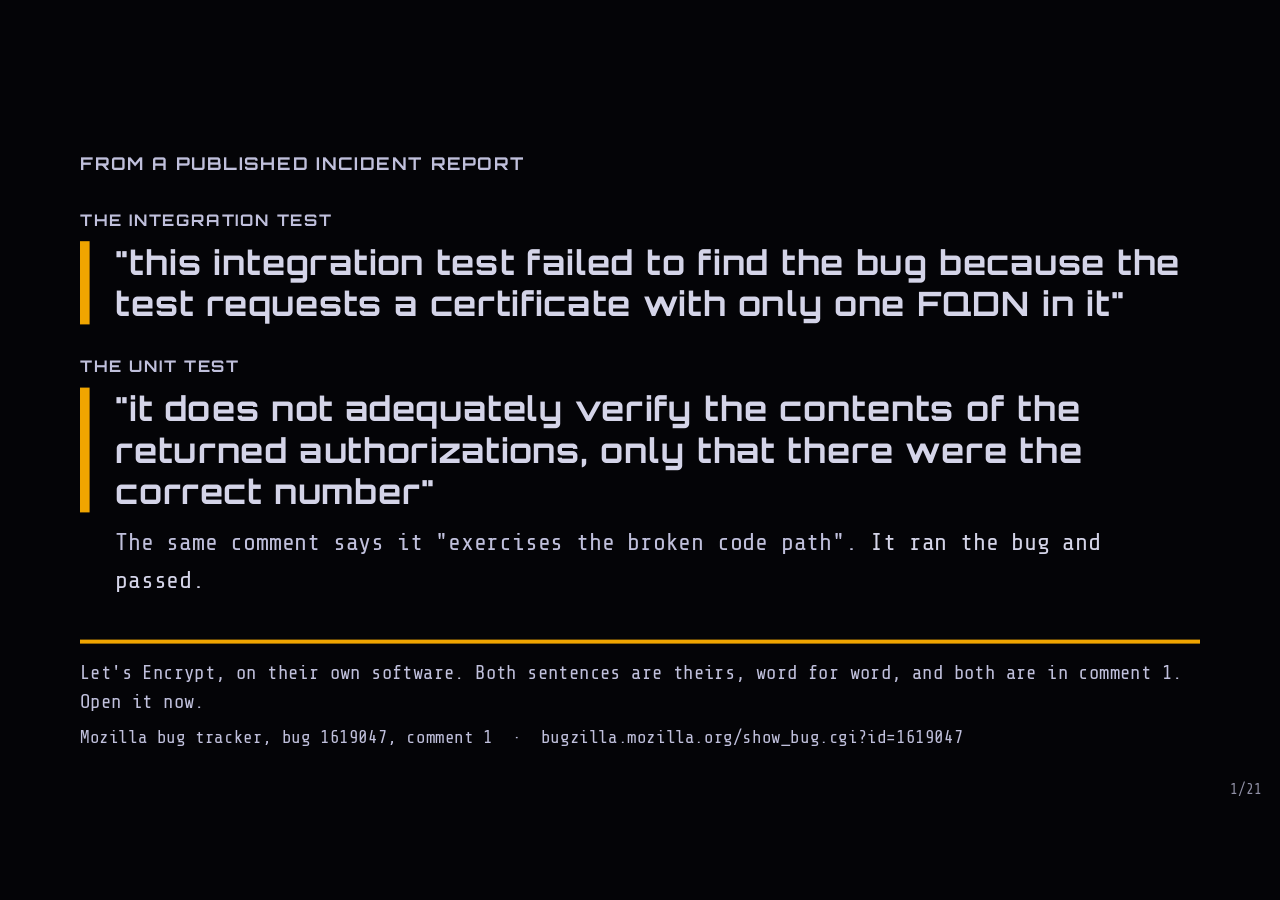
==== talk-2/compiles-differently-slides.html @ d46d757c "AI Village 2026 — conference materials for two talks Talk 1: Swarms That Fight and Fix Each Other in" ====
<!doctype html>
<html lang="en">
<head>
<meta charset="utf-8">
<meta name="viewport" content="width=device-width, initial-scale=1">
<title>A Language That Compiles Differently Every Time</title>
<style>
/* ============================================================================
   FONTS. Both faces embedded as base64 data URIs. No network fetch of any kind.

   Orbitron v2.001 -- Copyright (c) The Orbitron Project Authors.
     "Orbitron" is a Reserved Font Name.
   Share Tech Mono v1.003 -- Copyright (c) Carrois Type Design, Ralph du Carrois.
     "Share Tech Mono" is a Reserved Font Name.
   Both licensed under the SIL Open Font License, Version 1.1.
   Both carry fsType 0 (installable embedding, no restriction).
   ==========================================================================*/
@font-face{
  font-family:'Orbitron';
  font-style:normal;
  font-weight:400 900;          /* variable wght axis range, not three faces */
  font-display:block;
  src:url("[data-uri]") format("woff2");
}
@font-face{
  font-family:'Share Tech Mono';
  font-style:normal;
  font-weight:400;              /* no weight axis; there is no bold */
  font-display:block;
  src:url("[data-uri]") format("woff2");
}

:root{
  /* ground + text */
  --bg:#040407;
  --fg:#d4d4e8;
  --dim:#c0c0dc;
  --rule:#8080aa;
  --rule-hi:#f0a500;
  --invbg:#f0a500;
  --invfg:#000000;
  /* accent ramp */
  --a:#f0a500;
  --am:#d08800;   /* display + ornament only, never body text (R2) */
  --ad:#b07800;   /* ornament only, never carries a word (R2) */
  /* surfaces */
  --bp:#07070e;
  --bi:#0a0a14;
  --bdr:#0e0e1c;  /* 1px seam only; never structure */
  /* faces */
  --sans: 'Orbitron', -apple-system, BlinkMacSystemFont, "Segoe UI", Roboto, "Helvetica Neue", Arial, "Liberation Sans", sans-serif;
  --mono: 'Share Tech Mono', ui-monospace, SFMono-Regular, Menlo, Consolas, "DejaVu Sans Mono", "Liberation Mono", monospace;
  /* print sheet only -- literal stacks, deliberately NOT the identity faces (R6) */
  --print-sans: -apple-system, BlinkMacSystemFont, "Segoe UI", Roboto, "Helvetica Neue", Arial, "Liberation Sans", sans-serif;
  --print-mono: ui-monospace, SFMono-Regular, Menlo, Consolas, "DejaVu Sans Mono", "Liberation Mono", monospace;
  /* effects */
  --glow-a: 0 0 8px rgba(240,165,0,.30);
}
/* The projector rescue. Complete: every colour-context token redefined.
   The only permitted asymmetries are --print-sans and --print-mono. */
html[data-inv="1"]{
  --bg:#ffffff;
  --fg:#000000;
  --dim:#3a3a3a;
  --rule:#000000;
  --rule-hi:#000000;
  --invbg:#000000;
  --invfg:#ffffff;
  --a:#7a5400;
  --am:#7a5400;
  --ad:#7a5400;
  --bp:#ffffff;
  --bi:#ffffff;
  --bdr:#000000;
  --sans: 'Orbitron', -apple-system, BlinkMacSystemFont, "Segoe UI", Roboto, "Helvetica Neue", Arial, "Liberation Sans", sans-serif;
  --mono: 'Share Tech Mono', ui-monospace, SFMono-Regular, Menlo, Consolas, "DejaVu Sans Mono", "Liberation Mono", monospace;
  --glow-a: none;
}
*{box-sizing:border-box;margin:0;padding:0}
html,body{height:100%;background:var(--bg);color:var(--fg);font-family:var(--mono);overflow:hidden}
#fit{position:absolute;top:0;left:0;transform-origin:0 0}
#stage{width:1600px;height:900px;position:relative;background:var(--bg);overflow:hidden;
  font-synthesis:none;-webkit-font-synthesis:none}

/* Scanline overlay: part of the identity, OFF by default (R5).
   Opt in by adding class="scanline" to <body>. Deliberately not key-bound. */
body.scanline #stage::after{content:"";position:absolute;inset:0;pointer-events:none;z-index:40;
  background:repeating-linear-gradient(0deg, rgba(0,0,0,.055) 0 1px, transparent 1px 4px)}

/* The blank. Theme-independent, on the root, reaching the letterbox. */
html.blanked, html.blanked body, html.blanked #stage{background:#000 !important}
html.blanked section.slide{opacity:0 !important}
html.blanked .idx{display:none !important}
html.blanked #help, html.blanked #jump{display:none !important}
html.blanked #stage::after{display:none !important}

section.slide{
  position:absolute;inset:0;display:none;
  padding:78px 100px 74px 100px;
  flex-direction:column;
}
section.slide.on{display:flex}
section.slide.blank{background:#000;padding:0}
html[data-inv="1"] section.slide.blank{background:#000}

.kicker{font-family:var(--sans);font-size:22px;font-weight:700;letter-spacing:.10em;color:var(--dim);margin-bottom:34px}
h1{font-family:var(--sans);font-size:52px;font-weight:900;line-height:1.10;letter-spacing:.03em;color:var(--a);text-shadow:var(--glow-a)}
h2{font-family:var(--sans);font-size:38px;font-weight:700;line-height:1.16;letter-spacing:.03em;color:var(--a);text-shadow:var(--glow-a)}
.sub{font-size:30px;line-height:1.55;color:var(--fg)}
.small{font-size:24px;line-height:1.55;color:var(--dim)}
.src{font-family:var(--mono);font-size:22px;line-height:1.55;color:var(--dim);word-break:break-all}
.grow{flex:1 1 auto}
.rule{height:5px;background:var(--rule-hi);width:100%}
.inv{background:var(--invbg);color:var(--invfg);padding:20px 26px;line-height:1.55}

.idx{position:absolute;right:22px;bottom:16px;font-family:var(--mono);font-size:18px;color:var(--dim);opacity:.75}
.hidx .idx{display:none}

/* ---- slide 1 ----
   Both lines are verbatim quotations, so both carry the same rule and the same
   weight. Sized to hold two full sentences without touching the frame. */
.q-block{margin-bottom:40px}
.q-label{font-family:var(--sans);font-size:20px;font-weight:700;letter-spacing:.10em;color:var(--dim);margin-bottom:14px}
.q-quote{font-family:var(--sans);font-size:42px;font-weight:700;line-height:1.24;letter-spacing:.03em;
  border-left:12px solid var(--rule-hi);padding-left:32px}
.q-note{font-size:30px;line-height:1.55;color:var(--dim);padding-left:44px;margin-top:14px}
.q-note b{font-weight:400;color:var(--fg)}

/* ---- slide 2 ---- */
.meas{display:flex;flex-direction:column;gap:26px;margin-top:14px}
.m-row{border-top:5px solid var(--rule-hi);padding-top:18px}
.m-cap{font-family:var(--sans);font-size:22px;font-weight:700;letter-spacing:.08em;color:var(--dim);margin-bottom:8px}
.m-num{font-family:var(--sans);font-size:50px;font-weight:700;line-height:1.16;letter-spacing:.03em;
  color:var(--fg);text-shadow:var(--glow-a)}
.m-n{font-family:var(--mono);font-size:27px;line-height:1.55;color:var(--a);margin-top:8px}
.m-note{font-family:var(--mono);font-size:25px;line-height:1.55;color:var(--dim);margin-top:6px}

/* ---- code ---- */
pre.code{font-family:var(--mono);font-size:32px;line-height:1.62;font-weight:400;white-space:pre;color:var(--fg);
  background:var(--bp);border:2px solid var(--a);padding:30px 34px;margin-top:8px}
.cmt{color:var(--dim)}

/* ---- card build ---- */
.rules{background:var(--bp);border:2px solid var(--a);padding:26px 30px;margin-bottom:34px}
.rules li{list-style:none;font-size:29px;line-height:1.55;margin-bottom:14px;padding-left:34px;position:relative}
.rules li:last-child{margin-bottom:0}
.rules li::before{content:"\2022";position:absolute;left:6px;color:var(--ad)}
.rules.tight li{font-size:25px;margin-bottom:9px}
.stubs{display:flex;flex-direction:column;gap:9px;margin-bottom:34px}
.stub{font-size:27px;line-height:1.55;color:var(--dim);display:flex;gap:16px;align-items:baseline}
.stub b{font-family:var(--mono);font-weight:400;color:var(--a)}
.stub s{text-decoration:line-through}
.live{border-top:8px solid var(--rule-hi);padding-top:30px}
.live .num{font-family:var(--mono);font-size:34px;font-weight:400;letter-spacing:.04em;color:var(--a);margin-bottom:12px}
.live .ask{font-family:var(--sans);font-size:62px;font-weight:900;line-height:1.12;letter-spacing:.03em;
  color:var(--a);text-shadow:var(--glow-a);margin-bottom:22px}
.live .ask.sm{font-size:48px}
.live .hint{font-size:33px;line-height:1.55;max-width:1240px}
.chip{display:inline-block;margin-top:26px;background:var(--invbg);color:var(--invfg);
  font-family:var(--sans);font-size:24px;font-weight:700;letter-spacing:.06em;padding:12px 22px}
.warnline{font-family:var(--sans);font-size:24px;font-weight:700;letter-spacing:.04em;color:var(--a);margin-top:20px}
.bigask{font-family:var(--sans);font-size:44px;font-weight:700;letter-spacing:.03em;line-height:1.16;
  color:var(--a);margin-bottom:20px}
.wline{border-bottom:8px solid var(--rule-hi);display:inline-block;width:460px}

/* ---- cascade ---- */
table.casc{width:100%;border-collapse:collapse;margin-top:16px}
table.casc td{border-top:4px solid var(--rule);padding:15px 0;vertical-align:top}
table.casc tr:first-child td{border-top:6px solid var(--rule-hi)}
td.cn{width:52px;font-family:var(--mono);font-size:28px;font-weight:400;color:var(--a)}
td.cc{width:492px;font-size:23px;line-height:1.55;padding-right:38px}
td.cv{width:280px;font-family:var(--sans);font-size:26px;font-weight:700;line-height:1.20;letter-spacing:.06em;
  color:var(--a);padding-right:20px}
td.cm{font-size:23px;line-height:1.55;color:var(--fg)}

/* ---- diagram ---- */
.epi{font-size:31px;line-height:1.55;margin-bottom:26px}
.band{border-top:5px solid var(--rule-hi);padding-top:16px;margin-bottom:18px}
.band-h{font-family:var(--sans);font-size:22px;font-weight:700;letter-spacing:.10em;color:var(--a);margin-bottom:14px}
.flow{display:flex;align-items:center;gap:0;flex-wrap:nowrap}
.node{font-family:var(--sans);background:var(--bp);border:2px solid var(--a);padding:12px 18px;
  font-size:20px;font-weight:700;letter-spacing:.06em;line-height:1.20;text-align:center;white-space:nowrap;color:var(--fg)}
.node.fill{background:var(--invbg);color:var(--invfg);border-color:var(--invbg)}
.arw{flex:0 0 58px;height:5px;background:var(--am);position:relative}
.arw::after{content:"";position:absolute;right:-2px;top:-11px;border-left:20px solid var(--am);
  border-top:13px solid transparent;border-bottom:13px solid transparent}
.arw.sh{flex-basis:34px}
.band-n{font-size:24px;line-height:1.55;margin-top:12px}
.band-n b{font-weight:400;color:var(--a)}
.flow3{display:grid;grid-template-columns:auto 34px auto 34px auto 34px auto 34px auto;
  align-items:center;justify-content:start;row-gap:10px}
.flow3 .arw{height:5px;background:var(--am);position:relative;width:100%}
.bkwrap{align-self:start;width:100%}
.bk{border-left:5px solid var(--rule-hi);border-right:5px solid var(--rule-hi);border-bottom:5px solid var(--rule-hi);
  height:16px;margin-top:0}
.bklab{font-family:var(--sans);font-size:20px;font-weight:700;letter-spacing:.08em;color:var(--dim);
  padding-top:6px;text-align:center}

/* ---- tables ---- */
table.buy{width:100%;border-collapse:collapse;margin-top:18px}
table.buy th{text-align:left;font-family:var(--sans);font-size:20px;font-weight:700;letter-spacing:.08em;color:var(--dim);
  padding-bottom:12px;border-bottom:6px solid var(--rule-hi)}
table.buy td{border-top:4px solid var(--rule);padding:18px 26px 18px 0;vertical-align:top;
  font-size:25px;line-height:1.55}
table.buy td:first-child{color:var(--a);width:430px}
table.buy td:nth-child(2){width:440px}
table.buy b{font-weight:400;color:var(--a)}

ol.prac{margin-top:14px;padding-left:0;counter-reset:p}
ol.prac li{list-style:none;counter-increment:p;font-size:28px;line-height:1.55;
  padding:14px 0 14px 66px;border-top:4px solid var(--rule);position:relative}
ol.prac li::before{content:counter(p);position:absolute;left:0;font-family:var(--mono);font-weight:400;color:var(--a)}
ol.prac li b{font-weight:400;color:var(--a)}

/* ---- the card, full ---- */
.card-hd{background:var(--bp);border:2px solid var(--a);padding:16px 22px;margin-bottom:20px}
.card-hd li{list-style:none;font-size:23px;line-height:1.55;margin-bottom:7px;
  padding-left:26px;position:relative}
.card-hd li:last-child{margin-bottom:0}
.card-hd li::before{content:"\2022";position:absolute;left:4px;color:var(--ad)}
.cq{border-top:4px solid var(--rule);padding:12px 0 10px 0;display:flex;gap:20px;align-items:baseline}
.cq .n{font-family:var(--mono);font-size:32px;font-weight:400;color:var(--a);flex:0 0 40px}
.cq .t{font-family:var(--sans);font-size:32px;font-weight:700;line-height:1.18;letter-spacing:.03em;color:var(--fg)}
.cq .a{font-size:24px;line-height:1.55;color:var(--dim);margin-top:5px}
.cq .a b{font-weight:400;color:var(--fg)}
.cq.gate .t{font-size:26px;letter-spacing:.04em}
.cardfoot{font-family:var(--sans);margin-top:14px;font-size:24px;font-weight:700;letter-spacing:.04em;color:var(--a)}

/* ---- two up ---- */
.twoup{display:flex;gap:44px;flex:1 1 auto;min-height:0}
.twoup > div{flex:1 1 50%;min-width:0}
.twoup .cq .t{font-size:28px;letter-spacing:.04em}
.twoup .cq .a{font-size:22px}
.twoup .cq .n{font-size:28px;flex-basis:34px}
.twoup .cq{padding:11px 0 10px 0;gap:14px}
.twoup .card-hd li{font-size:21px;margin-bottom:6px}
.twoup .card-hd{padding:14px 18px;margin-bottom:16px}
.panel-h{font-family:var(--sans);font-size:20px;font-weight:700;letter-spacing:.10em;color:var(--dim);margin-bottom:14px}
.twoup table.casc td{padding:11px 0;border-top:3px solid var(--rule)}
.twoup td.cn{width:34px;font-size:23px}
.twoup td.cc{width:0;display:none}
.twoup td.cv{width:212px;font-size:22px}
.twoup td.cm{font-size:22px}
.twoup .cardfoot{font-size:20px;margin-top:14px}

/* ---- overlay ---- */
#help{position:absolute;inset:0;background:var(--bp);border:1px solid var(--bdr);color:var(--fg);display:none;
  padding:80px 100px;flex-direction:column;gap:14px}
#help.on{display:flex}
#help h2{font-size:36px;margin-bottom:20px}
#help div{font-size:28px;line-height:1.55}
#help kbd{font-family:var(--mono);font-weight:400;color:var(--a);border:2px solid var(--a);padding:2px 10px;margin-right:14px}
#help kbd:last-of-type{margin-right:24px}
#jump{position:absolute;left:22px;bottom:16px;font-family:var(--mono);font-size:26px;font-weight:400;
  background:var(--invbg);color:var(--invfg);padding:4px 12px;display:none}
#jump.on{display:block}

/* =====================  PRINTABLE CARD  =====================
   R6: the print sheet consumes NEITHER identity face for its body and NEITHER
   theme's tokens. It is a take-home artefact read on paper in bad light. */
#cardsheet{display:none;position:absolute;inset:0;background:#fff;overflow:auto;
  font-family:var(--print-sans);z-index:50}
#cardsheet, #cardsheet *{color:#000}
html[data-inv="1"] #cardsheet{background:#fff}
html.blanked #cardsheet{background:#fff !important}
html.blanked #cardsheet *{color:#000 !important}
#cardsheet.on{display:block}
.sheet{width:8.5in;min-height:11in;margin:0 auto;padding:.4in;display:grid;
  grid-template-columns:1fr 1fr;grid-template-rows:1fr 1fr;gap:.12in;background:#fff}
/* A quarter-sheet cell is (11in - .8in padding - .12in gap) / 2 = 5.04in tall.
   The front card is the tall one and it must fit that cell with room to spare,
   or the grid row grows, the sheet passes 11in, and sheet 1 silently prints on
   two pages with the duplex pairing broken. Measured, not assumed:
   front 4.71in, back 4.51in. Do not spend that slack without re-measuring. */
.pc{border:1.5pt solid #000;padding:.10in .13in;display:flex;flex-direction:column;
  font-size:7.8pt;line-height:1.14;color:#000}
.pc .pc-hd{font-size:6.3pt;font-weight:700;border-bottom:1.5pt solid #000;padding-bottom:.03in;margin-bottom:.04in}
.pc .pc-hd p{margin-bottom:.016in}
.pc .nameline{font-size:8pt;font-weight:700;margin-bottom:.045in}
.pc .wl{border-bottom:.7pt solid #000;height:.10in;margin-top:.012in}
.pc .pq{border-top:.7pt solid #000;padding-top:.026in;margin-top:.026in}
.pc .pq .pt{font-size:8.4pt;font-weight:800}
.pc .pq .ph{font-size:6.6pt;line-height:1.12}
.pc .pq .pw{font-size:7.1pt;font-weight:800;margin-top:.016in}
.pc .pq .pa{font-size:6.3pt;font-weight:700}
.pc .pc-ft{margin-top:auto;padding-top:.035in;border-top:1.5pt solid #000;font-size:6.5pt;font-weight:700}
.pc table{width:100%;border-collapse:collapse;font-size:6.8pt}
.pc table td{border-top:.7pt solid #000;padding:.028in 0;vertical-align:top;line-height:1.16}
/* The one place the identity reaches paper: the verdict column in the display
   face, at a size where it is still legible. R6. */
.pc table td.v{font-family:var(--sans);font-weight:700;width:.85in;font-size:7.4pt;letter-spacing:.01em}
.pc table td.k{width:.13in;font-weight:800}
.pc .warn{margin-top:.06in;border:1.5pt solid #000;padding:.05in .06in;font-size:7pt;font-weight:700}
.sheetlab{width:8.5in;margin:0 auto;padding:.14in .4in 0 .4in;font-family:var(--print-mono);font-size:9pt;color:#000}
@media print{
  html,body{overflow:visible;background:#fff !important;color:#000 !important;height:auto}
  html[data-inv="1"]{background:#fff !important}
  html.blanked, html.blanked body{background:#fff !important;color:#000 !important}
  html.blanked section.slide{opacity:1 !important}
  #fit,#stage,#help,#jump{display:none !important}
  #cardsheet{display:block !important;position:static;overflow:visible;background:#fff !important}
  .sheet{page-break-after:always;break-after:page}
  .sheetlab{display:none}
  @page{size:letter portrait;margin:0}
}

/* ============================================================================
   R7 DENSE-COPY REFLOW LADDER.
   Share Tech Mono sets every character at 0.540em and the port raises dense
   line-heights to 1.55, so four surfaces pushed past the 900px stage. The
   ladder was applied in order and stopped at the first rung that fits, and the
   concession taken is the SMALLEST one measured to clear, not the whole rung.
   All figures measured in a real browser at a 1600x900 viewport, fit scale 1.0.

   Measured as scrollHeight, and ALSO as the true bottom edge of the deepest
   descendant, because scrollHeight rounds and clamps to the 900px stage and so
   cannot distinguish "just fits" from "fits with room":

     slide  rung0  rung1  rung2  final   bottom edge   stopped at
       9     926    926    900    900     888.7        rung 3 (-2px)
      10    1065   1065   1002    900     882.5        rung 3 (-2px)
      16     936    936    902    900     890.9        rung 3 (-1px)
      17     969    969    913    900     867.3        rung 3 (-1px)

   Slide 9 met the stated gate at rung 2 (scrollHeight 900) while its .chip sat
   at 900.1px, flush with the physical stage edge and inside any projector's
   overscan. The gate passed and the composition did not, so rung 3 was taken.

   Rung 1 (letter-spacing:0) measured as an exact NO-OP on all four surfaces:
   this deck's mono body already carries no tracking, as ruling R7 predicted.
   NO CELL REACHED RUNG 4. Nothing falls back to the system stack; the identity
   is intact on every surface. Nothing was taken below the 20px floor.
   ==========================================================================*/
section[data-i="9"] .live .hint, section[data-i="9"] td.cc, section[data-i="9"] td.cm,
section[data-i="9"] .cq .a, section[data-i="9"] .card-hd li,
section[data-i="9"] .inv{letter-spacing:0;line-height:1.42}
/* -2px. Buys 11.3px of clearance and puts slide 9 in line with its dense
   neighbours (885-892) instead of flush with the stage edge. */
section[data-i="9"] .live .hint{font-size:31px}

section[data-i="10"] .live .hint, section[data-i="10"] td.cc, section[data-i="10"] td.cm,
section[data-i="10"] .cq .a, section[data-i="10"] .card-hd li,
section[data-i="10"] .inv{letter-spacing:0;line-height:1.42}
/* -2px. The measured minimum was td.cm alone; td.cc is taken with it so the two
   prose columns of one table stay a matched size. 2px spent deliberately. */
section[data-i="10"] td.cc, section[data-i="10"] td.cm{font-size:21px}

section[data-i="20"] .live .hint, section[data-i="20"] td.cc, section[data-i="20"] td.cm,
section[data-i="20"] .cq .a, section[data-i="20"] .card-hd li,
section[data-i="20"] .inv{letter-spacing:0;line-height:1.42}
/* -1px on one cell only. .card-hd li keeps its 23px; it was not needed. */
section[data-i="20"] .cq .a{font-size:23px}

section[data-i="21"] .live .hint, section[data-i="21"] td.cc, section[data-i="21"] td.cm,
section[data-i="21"] .cq .a, section[data-i="21"] .card-hd li,
section[data-i="21"] .inv{letter-spacing:0;line-height:1.42}
/* -1px each, and .card-hd li lands exactly on the 20px floor. */
section[data-i="21"] .twoup .cq .a, section[data-i="21"] .twoup td.cm{font-size:21px}
section[data-i="21"] .twoup .card-hd li{font-size:20px}

/* The eighth practice line costs 75.4px and the slide had 8.22px. Measured: this
   padding trim frees exactly 80.00px and lands the surface at PASS with 12.83px
   clear, type size preserved at 28px. NO R5 ladder rung is applied here. */
section[data-i="17"] ol.prac li{padding-top:9px;padding-bottom:9px}

/* ============================================================================
   W10 SURFACES. Four slides added inside move 10 and move 11. Every size below
   is above the 20px floor; no glow is introduced on any of them (R3); Orbitron
   900 is not used (R4); no word is set in --am or --ad (R2).
   ==========================================================================*/

/* ---- S10a: the origin note, with the withdrawn shapes struck ----
   The quotation is verbatim first-party source and carries a leading U+2605 and
   two U+2014. Do not smooth either; a dash gate is red here on purpose.
   Share Tech Mono ships no italic face and #stage sets font-synthesis:none, so
   the two emphasised spans re-enable STYLE synthesis for themselves only. That
   is a slant on a face that has none; it is not weight synthesis and does not
   touch the check at spec 8.5. If a later engine declines to synthesise, the
   emphasis is lost silently, so re-check it after any engine change. */
.lq{font-size:24px;line-height:1.55;color:var(--fg);
  border-left:12px solid var(--rule-hi);padding-left:30px;margin-bottom:24px}
.lq i{font-style:italic;font-synthesis:style}
/* The three shapes. Typographically identical names; the eye sorts them on the
   strike and the colour BEFORE it reads any of them, which is the whole job. */
/* Column two is 360px because the longest verdict measures 337px and a verdict
   that wraps stops reading as a verdict. Column three is what is left; all
   three bodies wrap to two lines there, which is why the rows are of a height. */
.shp-row{display:grid;grid-template-columns:392px 360px 1fr;column-gap:24px;
  border-top:4px solid var(--rule);padding:11px 0;align-items:baseline}
.shp-row.keep{border-top:5px solid var(--rule-hi)}
.shp-n{font-family:var(--sans);font-size:26px;font-weight:700;letter-spacing:.03em;
  line-height:1.20;color:var(--dim)}
.shp-n s{text-decoration:line-through;text-decoration-thickness:4px}
.shp-x{font-size:24px;line-height:1.55;color:var(--dim)}
.shp-t{font-size:23px;line-height:1.55;color:var(--dim)}
.shp-row.keep .shp-n{color:var(--a)}
.shp-row.keep .shp-x, .shp-row.keep .shp-t{color:var(--fg)}

/* ---- S10b: the split, drawn ----
   .sopen is the ONE element in this deck that is meant to leave the stage. Its
   left and right walls must reach the last row of pixels and be cut there, so
   the eye reads "clipped by the screen" and not "drawn shorter". It has no
   bottom border and a height that carries it past 900. #stage clips it.
   DO NOT "FIX" THE OVERFLOW ON THIS SURFACE. It is the argument. */
/* 300px is not an aesthetic choice: the compounding caption below is capped at
   two rendered lines and needs a 1060px measure to hold 153 characters in two.
   A file is a tall narrow thing anyway, so the drawing keeps the shape. */
.splitwrap{display:flex;gap:36px;align-items:flex-start;flex:0 0 auto}
.splitdraw{flex:0 0 316px;display:flex;flex-direction:column;gap:9px}
/* 630px is the visible well: the wrapper starts at y=195 and the bottom
   padding edge is 826. The text column is given that height so the rule and
   the subordinate caption sit at its FOOT. Top-aligning all of it instead
   leaves a 400px hole under the caption and the slide reads unfinished. */
.splittext{flex:1 1 auto;min-width:0;height:630px;display:flex;flex-direction:column}
.sb{border:3px solid var(--a);background:var(--bp);color:var(--fg);
  font-family:var(--sans);font-size:20px;font-weight:700;letter-spacing:.06em;
  line-height:1.20;text-align:center;padding:15px 10px}
.sh{background:var(--invbg);color:var(--invfg);
  font-family:var(--sans);font-size:20px;font-weight:700;letter-spacing:.10em;
  line-height:1.20;text-align:center;padding:5px 10px}
.sopen{border:5px solid var(--a);border-bottom:none;height:520px;
  padding:16px 14px 0 14px;display:flex;flex-direction:column;gap:14px}
.sopen .sb.sin{border-width:2px}
.srest{font-family:var(--sans);font-size:20px;font-weight:700;letter-spacing:.06em;
  line-height:1.30;text-align:center;color:var(--dim)}
/* The caption sits where the block leaves the slide, but NOT flush with it: at
   84px it lands ~52px clear of the stage edge, so the thing the frame cuts is
   the walls of the block and never a word. */
.stail{margin-top:84px;font-size:24px;line-height:1.55;color:var(--a);text-align:center}

/* ---- S10c: the worked example ----
   Two transcribed blocks and NOTHING else: no kicker, no header, no caption,
   no slide index. The 75-character line sets a hard horizontal cap, so the
   surface buys its scale back in whitespace, which is the only lever left. */
section[data-i="14"]{padding:78px 56px 74px 56px}
section.slide.nox.on ~ .idx{display:none}
/* The border drops to the ornament token. The pre.code default border is
   harmless everywhere else because a kicker or a header anchors the eye first;
   this is the one surface with nothing else on it, so the generic default
   became the brightest amber and outranked the accent phrase the spec calls
   the eye's entry point. Measured by ink area, not by opinion. The ornament
   token is documented ornament-only, never carries a word (R2), and a border
   carries none, so this applies the deck's own rule. Geometry is unchanged,
   which is why this cannot move the bottom-edge gate. */
pre.code.xc{font-size:35px;line-height:1.62;padding:24px 20px;margin-top:0;
  border-color:var(--ad)}
pre.code .acc{color:var(--a)}
.xgap{height:88px;flex:0 0 auto}

/* ---- S11a: the proposal, status stamped ----
   The stamp is read before the mechanism and is heavier than the header, so a
   photograph taken from row four cannot crop this surface into a claim. */
.stamp{background:var(--invbg);color:var(--invfg);font-family:var(--sans);
  font-size:44px;font-weight:700;letter-spacing:.10em;line-height:1.16;
  text-align:center;padding:16px 26px;margin-bottom:18px}
.stampq{font-size:30px;line-height:1.55;color:var(--fg);margin-bottom:24px}
</style>
</head>
<body>
<div id="fit"><div id="stage">

<!-- 1 -->
<section class="slide" data-i="1">
  <div class="kicker">FROM A PUBLISHED INCIDENT REPORT</div>
  <div class="grow"></div>
  <div class="q-block">
    <div class="q-label">THE INTEGRATION TEST</div>
    <div class="q-quote">"this integration test failed to find the bug because the test requests a certificate with only one FQDN in it"</div>
  </div>
  <div class="q-block">
    <div class="q-label">THE UNIT TEST</div>
    <div class="q-quote">"it does not adequately verify the contents of the returned authorizations, only that there were the correct number"</div>
    <div class="q-note">The same comment says it "exercises the broken code path". <b>It ran the bug and passed.</b></div>
  </div>
  <div class="grow"></div>
  <div class="rule" style="margin-bottom:18px"></div>
  <div class="small" style="margin-bottom:8px">Let's Encrypt, on their own software. Both sentences are theirs, word for word, and both are in comment 1. Open it now.</div>
  <div class="src">Mozilla bug tracker, bug 1619047, comment 1 &nbsp;&middot;&nbsp; bugzilla.mozilla.org/show_bug.cgi?id=1619047</div>
</section>

<!-- 2 -->
<section class="slide" data-i="2">
  <h1>The same input, three instruments.</h1>
  <div class="meas">
    <div class="m-row">
      <div class="m-cap">BYTE-IDENTICAL TEXT, SCORED BLIND</div>
      <div class="m-num">Two different scores.</div>
      <div class="m-n">no n<span class="m-note" style="display:inline;margin-left:22px">&nbsp; observation only. No size and no direction. The record does not fix a count.</span></div>
    </div>
    <div class="m-row">
      <div class="m-cap">FIXED IDENTICAL INPUT, SCORED UNBLINDED</div>
      <div class="m-num">One call wrote it, scored it, and passed its own verdict.</div>
      <div class="m-n">no figure<span class="m-note" style="display:inline;margin-left:22px">&nbsp; the scores that stood here are withdrawn. No transcript of those runs was ever committed. The structure is in the source.</span></div>
    </div>
    <div class="m-row">
      <div class="m-cap">SAME THREE-WORD BRIEF, RUN TWICE</div>
      <div class="m-num">321s and 660s &nbsp;/&nbsp; 4,764 and 10,660 words</div>
      <div class="m-n">n = 2 runs</div>
    </div>
  </div>
  <div class="grow"></div>
  <div class="inv" style="font-size:30px">Three instruments. Three separate populations. There is no combined number.</div>
</section>

<!-- 3 -->
<section class="slide" data-i="3">
  <div class="kicker">THE SHAPE, RECONSTRUCTED. NOT THE ORIGINAL LINE.</div>
  <h2 style="margin-bottom:26px">A check that could not fail.</h2>
<pre class="code">verify "$f"                        <span class="cmt"># the only check</span>
echo "checked $(basename "$f")"    <span class="cmt"># $? is now echo's</span>

exit $?                            <span class="cmt"># always 0</span></pre>
  <div class="grow"></div>
  <div class="sub" style="color:var(--a)">Not would not. Could not.</div>
</section>

<!-- 4 -->
<section class="slide" data-i="4">
  <h2 style="margin-bottom:26px">One control.</h2>
  <ul class="rules">
    <li>The one you actually trust, not the one you should have picked.</li>
    <li>One control, not a pipeline. If an answer needs the word "and," you named two. Keep the one that does the stopping.</li>
    <li>Answers are nouns, months, and numbers. If you are writing a sentence with "because" in it, you are arguing with the card. The card does not care.</li>
    <li>Every question asks what you can retrieve. Somebody in this room has your control and a different answer, and the difference is what they can get at.</li>
  </ul>
  <div class="grow"></div>
  <div class="bigask">
    Write its name down. <span class="wline">&nbsp;</span>
  </div>
  <div class="sub">Nothing is collected. Nothing goes on a screen. I do not want to know what you wrote.</div>
</section>

<!-- 5 -->
<section class="slide" data-i="5">
  <ul class="rules tight">
    <li>One control, not a pipeline.</li>
    <li>Answers are nouns, months, and numbers.</li>
    <li>This measures what you can retrieve, not what is true.</li>
  </ul>
  <div class="grow"></div>
  <div class="live">
    <div class="num">1</div>
    <div class="ask">Name the thing that runs it.</div>
    <div class="hint">Not the policy. Not the team. The thing. A job name, a hook, a tool, a box.</div>
    <div class="chip">one name</div>
  </div>
</section>

<!-- 6 -->
<section class="slide" data-i="6">
  <ul class="rules tight">
    <li>One control, not a pipeline.</li>
    <li>Answers are nouns, months, and numbers.</li>
    <li>This measures what you can retrieve, not what is true.</li>
  </ul>
  <div class="stubs">
    <div class="stub"><b>1</b><span>What runs it.</span></div>
  </div>
  <div class="grow"></div>
  <div class="live">
    <div class="num">2</div>
    <div class="ask">Who has to remember?</div>
    <div class="hint">For it to happen on the next change, who has to remember.</div>
    <div class="chip">a name, a role, or "nobody"</div>
  </div>
</section>

<!-- 7 -->
<section class="slide" data-i="7">
  <ul class="rules tight">
    <li>One control, not a pipeline.</li>
    <li>Answers are nouns, months, and numbers.</li>
    <li>This measures what you can retrieve, not what is true.</li>
  </ul>
  <div class="stubs">
    <div class="stub"><b>1</b><span>What runs it.</span></div>
    <div class="stub"><b>2</b><span>Who has to remember.</span></div>
  </div>
  <div class="grow"></div>
  <div class="live">
    <div class="num">3</div>
    <div class="ask sm">Name the last time it caught something.</div>
    <div class="hint">The month it last stopped something that was actually wrong. And what it stopped, in three words. If you cannot name one, write "never observed."</div>
    <div class="warnline">"It is always green" is not a month.</div>
    <div class="chip">a month and three words, or "never observed"</div>
  </div>
</section>

<!-- 8 -->
<section class="slide" data-i="8">
  <ul class="rules tight">
    <li>One control, not a pipeline.</li>
    <li>Answers are nouns, months, and numbers.</li>
    <li>This measures what you can retrieve, not what is true.</li>
  </ul>
  <div class="stubs">
    <div class="stub"><b>1</b><span>What runs it.</span></div>
    <div class="stub"><b>2</b><span>Who has to remember.</span></div>
    <div class="stub"><b>3</b><span>Last time it caught something.</span></div>
  </div>
  <div class="grow"></div>
  <div class="live">
    <div class="num">4</div>
    <div class="ask">I delete it tonight. What tells you?</div>
    <div class="hint">Silently. Your config looks unchanged. What is the first thing that tells you it is gone, and how long does that take.</div>
    <div class="chip">one signal and one number, or "nothing"</div>
  </div>
</section>

<!-- 9 -->
<section class="slide" data-i="9">
  <div class="inv" style="font-size:34px;margin-bottom:26px">
    Answer this one only if the first four came back clean. Everybody else, pen down.
  </div>
  <div class="stubs">
    <div class="stub"><b>1</b><span>What runs it.</span></div>
    <div class="stub"><b>2</b><span>Who has to remember.</span></div>
    <div class="stub"><b>3</b><span>Last time it caught something.</span></div>
    <div class="stub"><b>4</b><span>What tells you it is gone.</span></div>
  </div>
  <div class="grow"></div>
  <div class="live">
    <div class="num">5</div>
    <div class="ask sm">Name the flag, then count it.</div>
    <div class="hint">Someone wants past it today, on purpose, and they are allowed to be in the building. Write what they type, click, or say. Then write how many people went through it last quarter. If you write "they can't," write next to it the last time somebody tried.</div>
    <div class="chip">a flag and a number, or "they can't" and a date</div>
  </div>
</section>

<!-- 10 -->
<section class="slide" data-i="10">
  <h2 style="margin-bottom:6px">First hit wins. No averaging. No partial credit.</h2>
  <table class="casc">
    <tr>
      <td class="cn">1</td>
      <td class="cc">Q1 names a document. A policy, a standard, a runbook, a wiki page, a training deck.</td>
      <td class="cv">DESCRIPTION</td>
      <td class="cm">It tells people what to do. Nothing happens if they do not. Documents are useful. They are not controls.</td>
    </tr>
    <tr>
      <td class="cn">2</td>
      <td class="cc">Q2 names a person or a role. Anything that is not the word "nobody."</td>
      <td class="cv">PRACTICE</td>
      <td class="cm">It fires when a person chooses. Exactly as reliable as that person on their worst day, in their worst week, under their worst deadline.</td>
    </tr>
    <tr>
      <td class="cn">3</td>
      <td class="cc">Q3 has no month in it. "Never observed." "It is always green." "It catches things all the time."</td>
      <td class="cv">UNEXERCISED</td>
      <td class="cm">It runs, and you cannot produce one occasion on which it told a bad case from a good one. Either nothing ever asked it a question it could get wrong, or something did and you cannot get at it. Those are the same thing from where you sit.</td>
    </tr>
    <tr>
      <td class="cn">4</td>
      <td class="cc">Q4 says "nothing," or the signal named is somebody choosing to go and look. An audit. A review. Opening the config.</td>
      <td class="cv">UNWITNESSED</td>
      <td class="cm">It runs, it has caught things, and you would not know the day it stopped. Everything you believe about it is a fact about its past.</td>
    </tr>
    <tr>
      <td class="cn">5</td>
      <td class="cc">Q1 through Q4 all clean.</td>
      <td class="cv">MECHANISM</td>
      <td class="cm">It fires without you, and you would know if it stopped. <b>That is all this says. It is a verdict about architecture, not about correctness</b>, because nothing here asked whether it checks what you think it checks. Now go find the door.</td>
    </tr>
  </table>
</section>

<!-- 11 -->
<section class="slide" data-i="11">
  <div class="epi">A control that fires because something executes is a mechanism.<br>
  A control that fires because somebody chose to perform it is a practice.</div>

  <div class="band">
    <div class="band-h">MECHANISM</div>
    <div class="flow">
      <div class="node">a change</div><div class="arw"></div>
      <div class="node fill">something<br>executes</div><div class="arw"></div>
      <div class="node">the control fires</div>
    </div>
    <div class="band-n">Nothing has to remember. <b>The day it stops: an execution is missing, and that is a thing you can notice.</b></div>
  </div>

  <div class="band">
    <div class="band-h">PRACTICE</div>
    <div class="flow">
      <div class="node">a change</div><div class="arw"></div>
      <div class="node fill">somebody<br>chooses</div><div class="arw"></div>
      <div class="node">the control fires</div>
    </div>
    <div class="band-n">Somebody has to remember, every time. <b>The day it stops: nothing is missing. A choice leaves no mark on the day it stops being made.</b></div>
  </div>

  <div class="band" style="margin-bottom:0">
    <div class="band-h">THE ONE THAT FOOLS PEOPLE</div>
    <div class="flow3">
      <div class="node">a schedule</div><div class="arw"></div>
      <div class="node">the scanner runs</div><div class="arw"></div>
      <div class="node">a report</div><div class="arw"></div>
      <div class="node fill">somebody reads it</div><div class="arw"></div>
      <div class="node">the control fires</div>
      <div class="bkwrap" style="grid-column:3"><div class="bk"></div><div class="bklab">THE MACHINE</div></div>
      <div class="bkwrap" style="grid-column:7"><div class="bk"></div><div class="bklab">THE CONTROL</div></div>
    </div>
  </div>
</section>

<!-- 12 -->
<section class="slide" data-i="12">
  <div class="kicker" style="margin-bottom:22px">WHERE THIS IDEA STARTED, AND WHAT DID NOT SURVIVE IT</div>
  <div class="q-label">MY OWN NOTE, QUOTED AS WRITTEN</div>
  <div class="lq">★ That's the real durable, and it's bigger than this bug: our entire control discipline — positive plus null — tests whether the instrument <i>works</i>. It cannot test whether the instrument is <i>pointed at the right thing</i>. We have no control type for that. A bounds control would be a third kind: assert the final block contains no foreign section header, or that block lengths plus preamble equal file length, or flag when the last block is wildly larger than the median.</div>
  <div class="small" style="margin-bottom:12px">I killed the struck ones by measuring them.</div>
  <div class="shp">
    <div class="shp-row">
      <div class="shp-n"><s>Byte conservation</s></div>
      <div class="shp-x">Passes by construction.</div>
      <div class="shp-t">A bad split misassigns bytes. It does not lose them.</div>
    </div>
    <div class="shp-row">
      <div class="shp-n"><s>Outsized block</s></div>
      <div class="shp-x">Wrong in either direction.</div>
      <div class="shp-t">Quiet on real instances of the defect. Loud on something that was not one.</div>
    </div>
    <div class="shp-row keep">
      <div class="shp-n">Foreign section header</div>
      <div class="shp-x">Survives.</div>
      <div class="shp-t">The only one that looks at something the splitter does not own.</div>
    </div>
  </div>
  <div class="grow"></div>
  <div class="inv" style="font-size:25px">The ones that died compute over the split's own output. They share its premises. They are controls.</div>
</section>

<!-- 13 -->
<section class="slide" data-i="13">
  <div class="kicker" style="margin-bottom:20px">N HEADERS. N PLUS ONE PIECES.</div>
  <h2 style="margin-bottom:26px">A record's end is never written down.</h2>
  <div class="splitwrap">
    <div class="splitdraw">
      <div class="sb">preamble</div>
      <div class="sh">header</div>
      <div class="sb">record</div>
      <div class="sh">header</div>
      <div class="sb">record</div>
      <div class="sh">header</div>
      <div class="sopen">
        <div class="sb sin">record</div>
        <div class="srest">everything else<br>in the file</div>
        <div class="stail">No next header.<br>Nothing stops it.</div>
      </div>
    </div>
    <div class="splittext">
      <div class="inv" style="font-size:26px">A per-record check now reads record plus tail, and reports hits that belong to neither.</div>
      <div class="grow"></div>
      <div class="rule"></div>
      <div class="small" style="margin-top:18px">Split on one heading depth while the file uses a shallower one, and a middle record over-absorbs too. A check that only inspects the tail is blind to that.</div>
    </div>
  </div>
</section>

<!-- 14 -->
<section class="slide nox" data-i="14">
  <div class="grow"></div>
  <pre class="code xc">ITEM-0001: bytes=  51   contains '## Closed'=False
ITEM-0002: bytes= 124   contains '## Closed'=True      <span class="acc">&lt;- absorbed the tail</span></pre>
  <div class="xgap"></div>
  <pre class="code xc">UNCLIPPED (the bug) : ['ITEM-0002 [owner]', 'ITEM-0002 [Status:]']
CLIPPED   (correct) : []</pre>
  <div class="grow"></div>
</section>

<!-- 15 -->
<section class="slide blank" data-i="15"></section>

<!-- 16 -->
<section class="slide" data-i="16">
  <h2 style="margin-bottom:4px">Determinism is purchasable. In places. At a price.</h2>
  <table class="buy">
    <tr><th>THE PURCHASE</th><th>WHAT IT BOUGHT</th><th>WHAT IT COST</th></tr>
    <tr>
      <td>Blind paired scoring. One call, randomized order.</td>
      <td>The self-grading is gone. The spread is not.</td>
      <td><b>+67 seconds on average, range 48 to 106.</b> One extra model call.</td>
    </tr>
    <tr>
      <td>A fixed exercise instead of a live rematch.</td>
      <td>The rewrite becomes the only variable.</td>
      <td>It is not a live rematch, and the copy had been selling it as one.</td>
    </tr>
    <tr>
      <td>The opponent held constant.</td>
      <td>Cross-round scores become comparable.</td>
      <td>No co-evolution exists anywhere in the codebase.</td>
    </tr>
    <tr>
      <td>A parse failure instead of a fallback number.</td>
      <td>The refusal to manufacture a result.</td>
      <td><b>Two of six runs returned no number at all.</b></td>
    </tr>
  </table>
  <div class="grow"></div>
  <div class="inv" style="font-size:29px">The self-grading is gone. The spread is not. Whether blinding moved it, these runs cannot say. So the one to take home is the one you measure yourself.</div>
</section>

<!-- 17 -->
<section class="slide" data-i="17">
  <h2 style="margin-bottom:2px">Eight.</h2>
  <ol class="prac">
    <li>The four questions, run on one control. You have already done it.</li>
    <li>Re-run and compare distributions, with n said out loud.</li>
    <li><b>The layered check.</b> Fixtures test the aim you intended. Primary text tests whether that aim was the right one. Downstream use tests whether the class boundary is in the right place.</li>
    <li>Blind paired comparison in one call, so that call's harshness is common-mode.</li>
    <li>Make the failure path report a parse failure rather than a number.</li>
    <li>Count the rounds out loud, and know that it is a practice.</li>
    <li>Test a gate against known-positive and known-negative fixtures before you trust it.</li>
    <li><b>Run a contrast, not a second control.</b> It must not share the first one's premises.</li>
  </ol>
  <div class="grow"></div>
  <div class="inv" data-step="2" style="font-size:32px">
    Now run question one on this slide. Name the thing that runs it. It is a document. Verdict: DESCRIPTION.
  </div>
</section>

<!-- 18 -->
<section class="slide" data-i="18">
  <div class="stamp">PROPOSED, NOT BUILT</div>
  <div class="stampq">"We named this twice and we shipped it zero times."</div>
  <h2 style="margin-bottom:24px">A design with its decay condition written into it.</h2>
  <div class="sub" style="margin-bottom:18px">It would write down what it flagged as important. Subjects, a line of summary, the notes that mattered, filtered by what it is currently trying to do.</div>
  <div class="sub" style="margin-bottom:18px">It would log a pointer beside each one. A section, a line range.</div>
  <div class="sub">The job is not to hold the content. The job is to jog a memory later, so it re-reads the part that matters and not the whole file.</div>
  <div class="grow"></div>
  <div class="inv" style="font-size:26px">And it has to be thrown away every session. Line numbers move. Sections get renamed. Keep it longer and you have built the thing this talk is about.</div>
  <div class="cardfoot" style="margin-top:18px;font-size:34px">Nothing in it is running.</div>
</section>

<!-- 19 -->
<section class="slide blank" data-i="19"></section>

<!-- 20 -->
<section class="slide" data-i="20">
  <ul class="card-hd">
    <li>One control, not a pipeline. The one you actually trust, not the one you should have picked.</li>
    <li>Answers are nouns, months, and numbers. A sentence with "because" in it is arguing with the card.</li>
    <li>Every question asks what you can retrieve. The verdict is about that.</li>
  </ul>
  <div class="cq"><div class="n">1</div><div><div class="t">Name the thing that runs it.</div><div class="a">A job, a hook, a tool, a box. Not the policy, not the team. &nbsp;/&nbsp; one name</div></div></div>
  <div class="cq"><div class="n">2</div><div><div class="t">Who has to remember?</div><div class="a">For it to happen on the next change. &nbsp;/&nbsp; a name, a role, or "nobody"</div></div></div>
  <div class="cq"><div class="n">3</div><div><div class="t">Name the last time it caught something.</div><div class="a">The month, and what it stopped in three words. <b>"It is always green" is not a month.</b> &nbsp;/&nbsp; a month and three words, or "never observed"</div></div></div>
  <div class="cq"><div class="n">4</div><div><div class="t">I delete it tonight. What tells you?</div><div class="a">Silently, and your config looks unchanged. The first thing that tells you, and how long. &nbsp;/&nbsp; one signal and one number, or "nothing"</div></div></div>
  <div class="cq gate"><div class="n">5</div><div><div class="t">Only if the first four came back clean: name the flag, then count it.</div><div class="a">What they type, click, or say to get past it, and how many went through last quarter. &nbsp;/&nbsp; a flag and a number, or "they can't" and a date</div></div></div>
  <div class="grow"></div>
  <div class="cardfoot">Run it on the second one this week. The second one is where it hurts.</div>
</section>

<!-- 21 -->
<section class="slide" data-i="21">
  <div class="twoup">
    <div>
      <div class="panel-h">THE QUESTIONS</div>
      <ul class="card-hd">
        <li>One control, not a pipeline. The one you actually trust.</li>
        <li>Answers are nouns, months, and numbers.</li>
        <li>Every question asks what you can retrieve.</li>
      </ul>
      <div class="cq"><div class="n">1</div><div><div class="t">Name the thing that runs it.</div><div class="a">A job, a hook, a tool, a box. One name.</div></div></div>
      <div class="cq"><div class="n">2</div><div><div class="t">Who has to remember?</div><div class="a">A name, a role, or "nobody."</div></div></div>
      <div class="cq"><div class="n">3</div><div><div class="t">Name the last time it caught something.</div><div class="a">A month and three words, or "never observed." <b>"It is always green" is not a month.</b></div></div></div>
      <div class="cq"><div class="n">4</div><div><div class="t">I delete it tonight. What tells you?</div><div class="a">One signal and one number, or "nothing."</div></div></div>
      <div class="cq gate"><div class="n">5</div><div><div class="t">Only if the first four are clean: name the flag, then count it.</div><div class="a">A flag and a number, or "they can't" and a date.</div></div></div>
      <div class="cardfoot">Run it on the second one this week.</div>
    </div>
    <div>
      <div class="panel-h">FIRST HIT WINS</div>
      <table class="casc">
        <tr><td class="cn">1</td><td class="cv">DESCRIPTION</td><td class="cm">Q1 is a document. It tells people what to do. Nothing happens if they do not.</td></tr>
        <tr><td class="cn">2</td><td class="cv">PRACTICE</td><td class="cm">Q2 is a person. It fires when somebody chooses. As reliable as that person on their worst day.</td></tr>
        <tr><td class="cn">3</td><td class="cv">UNEXERCISED</td><td class="cm">Q3 has no month. It runs, and you cannot produce one occasion on which it told a bad case from a good one.</td></tr>
        <tr><td class="cn">4</td><td class="cv">UNWITNESSED</td><td class="cm">Q4 is "nothing," or somebody choosing to go and look. You would not know the day it stopped.</td></tr>
        <tr><td class="cn">5</td><td class="cv">MECHANISM</td><td class="cm">All four clean. It fires without you and you would know if it stopped. Now go find the door.</td></tr>
      </table>
      <div class="inv" style="margin-top:16px;font-size:20px">
        MECHANISM does not mean the control is right. Nothing on this card asked whether it checks what you think it checks. A check can run on schedule, report green for months, and certify a property its own body never touches.
      </div>
    </div>
  </div>
</section>

<div class="idx"><span id="ix">1</span>/<span id="tot">21</span></div>
<div id="jump"></div>

<div id="help">
  <h2>Keys</h2>
  <div><kbd>space</kbd><kbd>-&gt;</kbd><kbd>n</kbd> next step</div>
  <div><kbd>&lt;-</kbd><kbd>p</kbd> previous step</div>
  <div><kbd>digits then enter</kbd> jump to that slide</div>
  <div><kbd>home</kbd><kbd>end</kbd> first / last</div>
  <div><kbd>b</kbd> black the screen</div>
  <div><kbd>i</kbd> high-contrast light (use it if the room is washed out)</div>
  <div><kbd>c</kbd> the printable card sheet (ctrl+P from there)</div>
  <div><kbd>f</kbd> fullscreen</div>
  <div><kbd>?</kbd> this</div>
</div>

</div></div>

<div id="cardsheet">
  <div class="sheetlab">SHEET 1 of 2: FRONTS. Print duplex, flip on LONG edge. Cut on the grid.</div>
  <div class="sheet" id="fronts"></div>
  <div class="sheetlab">SHEET 2 of 2: BACKS. Columns are pre-swapped for long-edge duplex.</div>
  <div class="sheet" id="backs"></div>
</div>

<script>
(function(){
  var stage = document.getElementById('stage');
  var fit = document.getElementById('fit');
  function resize(){
    var s = Math.min(window.innerWidth/1600, window.innerHeight/900);
    fit.style.transform = 'scale('+s+')';
    fit.style.left = ((window.innerWidth - 1600*s)/2)+'px';
    fit.style.top  = ((window.innerHeight - 900*s)/2)+'px';
  }
  window.addEventListener('resize', resize); resize();

  var slides = [].slice.call(document.querySelectorAll('section.slide'));
  document.getElementById('tot').textContent = slides.length;

  // steps: [slideIndex, revealLevel]
  var steps = [];
  slides.forEach(function(sl, i){
    var maxStep = 1;
    [].slice.call(sl.querySelectorAll('[data-step]')).forEach(function(el){
      maxStep = Math.max(maxStep, parseInt(el.getAttribute('data-step'),10));
    });
    for (var k=1; k<=maxStep; k++) steps.push([i,k]);
  });

  var cur = 0, blanked = false;
  var helpEl = document.getElementById('help');
  var jumpEl = document.getElementById('jump');
  var sheetEl = document.getElementById('cardsheet');
  var buf = '';

  function render(){
    var si = steps[cur][0], lvl = steps[cur][1];
    slides.forEach(function(sl,i){ sl.classList.toggle('on', i===si); });
    var sl = slides[si];
    [].slice.call(sl.querySelectorAll('[data-step]')).forEach(function(el){
      el.style.visibility = (parseInt(el.getAttribute('data-step'),10) <= lvl) ? 'visible' : 'hidden';
    });
    document.getElementById('ix').textContent = (si+1);
    // index hidden on blanks and on the two photograph surfaces
    var hide = sl.classList.contains('blank') || si >= slides.length-2;
    stage.classList.toggle('hidx', hide);
    applyBlank();
  }
  // The blank is theme-independent #000, set on the ROOT so it reaches the
  // letterbox outside the 1600x900 stage, and it dismisses the overlays.
  function applyBlank(){
    var h = document.documentElement;
    h.classList.toggle('blanked', blanked);
    if (blanked){ helpEl.classList.remove('on'); jumpEl.classList.remove('on'); buf=''; }
  }
  function go(d){ cur = Math.max(0, Math.min(steps.length-1, cur+d)); blanked=false; render(); }
  function gotoSlide(n){
    n = Math.max(1, Math.min(slides.length, n));
    for (var i=0;i<steps.length;i++){ if (steps[i][0]===n-1){ cur=i; break; } }
    blanked=false; render();
  }

  document.addEventListener('keydown', function(e){
    var k = e.key;
    if (k >= '0' && k <= '9'){ buf += k; jumpEl.textContent = buf; jumpEl.classList.add('on'); return; }
    if (k === 'Enter'){ if (buf){ gotoSlide(parseInt(buf,10)); } buf=''; jumpEl.classList.remove('on'); return; }
    if (k === 'Escape'){ buf=''; jumpEl.classList.remove('on'); helpEl.classList.remove('on'); sheetEl.classList.remove('on'); return; }
    buf=''; jumpEl.classList.remove('on');
    if (k===' '||k==='ArrowRight'||k==='ArrowDown'||k==='PageDown'||k==='n'){ e.preventDefault(); go(1); }
    else if (k==='ArrowLeft'||k==='ArrowUp'||k==='PageUp'||k==='p'){ e.preventDefault(); go(-1); }
    else if (k==='Home'){ cur=0; blanked=false; render(); }
    else if (k==='End'){ cur=steps.length-1; blanked=false; render(); }
    else if (k==='b'){ blanked=!blanked; render(); }
    else if (k==='i'){ var h=document.documentElement; h.setAttribute('data-inv', h.getAttribute('data-inv')==='1'?'0':'1'); }
    else if (k==='c'){ sheetEl.classList.toggle('on'); }
    else if (k==='f'){ if(!document.fullscreenElement){ document.documentElement.requestFullscreen&&document.documentElement.requestFullscreen(); } else { document.exitFullscreen&&document.exitFullscreen(); } }
    else if (k==='?'||k==='h'){ helpEl.classList.toggle('on'); }
  });
  document.addEventListener('click', function(e){ if(e.target.closest('#cardsheet')) return; go(1); });

  // ---------- printable card ----------
  var CARD_FRONT =
    '<div class="pc">'+
      '<div class="pc-hd">'+
        '<p><b>One control.</b> The one you actually trust, not the one you should have picked. Not a pipeline: if an answer needs the word "and," you named two. Keep the one that does the stopping.</p>'+
        '<p><b>Answers are nouns, months, and numbers.</b> If you are writing a sentence with "because" in it, you are arguing with the card. The card does not care.</p>'+
        '<p><b>Every question asks what you can retrieve.</b> Somebody in this room has your control and a different answer, and the difference is what they can get at.</p>'+
      '</div>'+
      '<div class="nameline">Its name:<div class="wl"></div></div>'+
      '<div class="pq"><div class="pt">1. Name the thing that runs it.</div>'+
        '<div class="ph">Not the policy. Not the team. The thing. A job name, a hook, a tool, a box.</div>'+
        '<div class="pa">one name</div><div class="wl"></div></div>'+
      '<div class="pq"><div class="pt">2. Who has to remember?</div>'+
        '<div class="ph">For it to happen on the next change, who has to remember.</div>'+
        '<div class="pa">a name, a role, or "nobody"</div><div class="wl"></div></div>'+
      '<div class="pq"><div class="pt">3. Name the last time it caught something.</div>'+
        '<div class="ph">The month it last stopped something that was actually wrong, and what it stopped in three words.</div>'+
        '<div class="pw">"It is always green" is not a month.</div>'+
        '<div class="pa">a month and three words, or "never observed"</div><div class="wl"></div></div>'+
      '<div class="pq"><div class="pt">4. I delete it tonight. What tells you?</div>'+
        '<div class="ph">Silently. Your config looks unchanged. The first thing that tells you it is gone, and how long that takes.</div>'+
        '<div class="pa">one signal and one number, or "nothing"</div><div class="wl"></div></div>'+
      '<div class="pq"><div class="pt">5. Only if 1 to 4 came back clean: name the flag, then count it.</div>'+
        '<div class="ph">Someone wants past it today, on purpose, and they are allowed to be in the building. What do they type, click, or say? Then: how many people went through it last quarter. If "they can\'t," write the last time somebody tried.</div>'+
        '<div class="pa">a flag and a number, or "they can\'t" and a date</div><div class="wl"></div></div>'+
      '<div class="pc-ft">Verdict on the back. Run it on the second one this week. The second one is where it hurts.</div>'+
    '</div>';

  var CARD_BACK =
    '<div class="pc">'+
      '<div class="pc-hd"><p><b>First hit wins. No averaging. No partial credit.</b> Read down and stop at the first line that matches what you wrote.</p></div>'+
      '<table>'+
        '<tr><td class="k">1</td><td class="v">DESCRIPTION</td><td>Q1 names a document. A policy, a standard, a runbook, a wiki page, a training deck. It tells people what to do. Nothing happens if they do not. Documents are useful. They are not controls.</td></tr>'+
        '<tr><td class="k">2</td><td class="v">PRACTICE</td><td>Q2 names a person or a role. Anything that is not the word "nobody." It fires when a person chooses, and it is exactly as reliable as that person on their worst day, in their worst week, under their worst deadline. That may be fine. It is not what you called it.</td></tr>'+
        '<tr><td class="k">3</td><td class="v">UNEXERCISED</td><td>Q3 has no month in it. It runs, and you cannot produce one occasion on which it told a bad case from a good one. Either nothing ever asked it a question it could get wrong, or something did and you cannot get at it. From where you are sitting those are the same thing. You know it is green. You do not know it discriminates.</td></tr>'+
        '<tr><td class="k">4</td><td class="v">UNWITNESSED</td><td>Q4 says "nothing," or the signal named is somebody choosing to go and look. An audit. A review. A quarterly. It runs, it has caught things, and you would not know the day it stopped. Everything you believe about it is a fact about its past.</td></tr>'+
        '<tr><td class="k">5</td><td class="v">MECHANISM</td><td>Q1 to Q4 all clean. It fires without you, and you would know if it stopped. That is the whole of what this says. Now go find the door, and find out how many people walked through it last quarter.</td></tr>'+
      '</table>'+
      '<div class="warn">MECHANISM does not mean the control is right. Nothing on this card asked whether it checks what you think it checks. A check can run on schedule, report green for months, and certify a property its own body never touches.</div>'+
      '<div class="pc-ft">A scanner that produces a report somebody has to read is a practice with a machine attached. The machine is not the control. The reading is the control, and the reading is a choice.</div>'+
    '</div>';

  document.getElementById('fronts').innerHTML = CARD_FRONT + CARD_FRONT + CARD_FRONT + CARD_FRONT;
  document.getElementById('backs').innerHTML  = CARD_BACK  + CARD_BACK  + CARD_BACK  + CARD_BACK;

  render();
})();
</script>
</body>
</html>
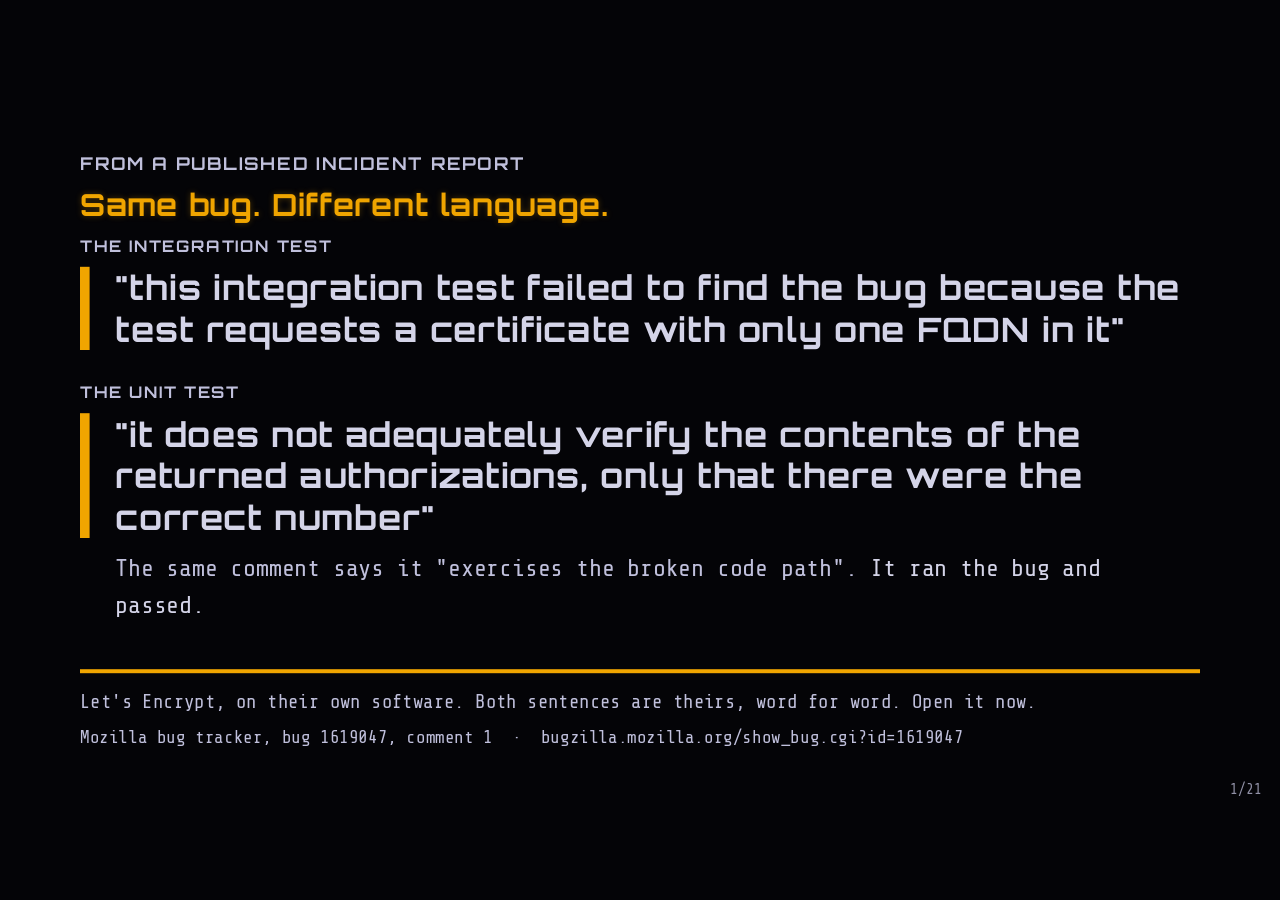
==== commit a0faeae0: "talk-2: address the operator's fifteen slide notes, and put the survivorship bound on a surface Ever" ====
--- a/talk-2/compiles-differently-slides.html
+++ b/talk-2/compiles-differently-slides.html
@@ -330,6 +330,16 @@
    this deck's mono body already carries no tracking, as ruling R7 predicted.
    NO CELL REACHED RUNG 4. Nothing falls back to the system stack; the identity
    is intact on every surface. Nothing was taken below the 20px floor.
+
+   COPY PASS, 2026-09-08. Question five was rewritten on every surface it
+   appears on and the rewrite is shorter, so slide 9 no longer sits against the
+   ladder's ceiling. Re-measured in a real browser at 1600x900, deepest
+   descendant bottom edge: slide 9 now 844.70 (was 888.72). The four rules
+   below are LEFT IN PLACE. They cost nothing, and slide 9 is one line of copy
+   away from needing them again. The figures in the table above are the
+   measurements taken when the ladder was applied and are not restated here as
+   a current-state claim; the table's row labels 16 and 17 are the pre-W10
+   numbering of the surfaces the rules address as 20 and 21.
    ==========================================================================*/
 section[data-i="9"] .live .hint, section[data-i="9"] td.cc, section[data-i="9"] td.cm,
 section[data-i="9"] .cq .a, section[data-i="9"] .card-hd li,
@@ -461,7 +471,8 @@
 
 <!-- 1 -->
 <section class="slide" data-i="1">
-  <div class="kicker">FROM A PUBLISHED INCIDENT REPORT</div>
+  <div class="kicker" style="margin-bottom:16px">FROM A PUBLISHED INCIDENT REPORT</div>
+  <h2>Same bug. Different language.</h2>
   <div class="grow"></div>
   <div class="q-block">
     <div class="q-label">THE INTEGRATION TEST</div>
@@ -474,23 +485,23 @@
   </div>
   <div class="grow"></div>
   <div class="rule" style="margin-bottom:18px"></div>
-  <div class="small" style="margin-bottom:8px">Let's Encrypt, on their own software. Both sentences are theirs, word for word, and both are in comment 1. Open it now.</div>
+  <div class="small" style="margin-bottom:8px">Let's Encrypt, on their own software. Both sentences are theirs, word for word. Open it now.</div>
   <div class="src">Mozilla bug tracker, bug 1619047, comment 1 &nbsp;&middot;&nbsp; bugzilla.mozilla.org/show_bug.cgi?id=1619047</div>
 </section>
 
 <!-- 2 -->
 <section class="slide" data-i="2">
-  <h1>The same input, three instruments.</h1>
+  <h1>It compiles differently. Here is the spread.</h1>
   <div class="meas">
     <div class="m-row">
       <div class="m-cap">BYTE-IDENTICAL TEXT, SCORED BLIND</div>
       <div class="m-num">Two different scores.</div>
-      <div class="m-n">no n<span class="m-note" style="display:inline;margin-left:22px">&nbsp; observation only. No size and no direction. The record does not fix a count.</span></div>
+      <div class="m-n">no n<span class="m-note" style="display:inline;margin-left:22px">&nbsp; observation only. No size and no direction.</span></div>
     </div>
     <div class="m-row">
       <div class="m-cap">FIXED IDENTICAL INPUT, SCORED UNBLINDED</div>
       <div class="m-num">One call wrote it, scored it, and passed its own verdict.</div>
-      <div class="m-n">no figure<span class="m-note" style="display:inline;margin-left:22px">&nbsp; the scores that stood here are withdrawn. No transcript of those runs was ever committed. The structure is in the source.</span></div>
+      <div class="m-n">no figure<span class="m-note" style="display:inline;margin-left:22px">&nbsp; those scores are withdrawn: no transcript was ever committed.</span></div>
     </div>
     <div class="m-row">
       <div class="m-cap">SAME THREE-WORD BRIEF, RUN TWICE</div>
@@ -505,7 +516,8 @@
 <!-- 3 -->
 <section class="slide" data-i="3">
   <div class="kicker">THE SHAPE, RECONSTRUCTED. NOT THE ORIGINAL LINE.</div>
-  <h2 style="margin-bottom:26px">A check that could not fail.</h2>
+  <h2 style="margin-bottom:18px">A check that could not fail.</h2>
+  <div class="sub" style="margin-bottom:22px">The checking in an AI system is ordinary code wrapped around the model. This one swept a list of files and reported on them, and it was green every run.</div>
 <pre class="code">verify "$f"                        <span class="cmt"># the only check</span>
 echo "checked $(basename "$f")"    <span class="cmt"># $? is now echo's</span>
 
@@ -520,8 +532,8 @@
   <ul class="rules">
     <li>The one you actually trust, not the one you should have picked.</li>
     <li>One control, not a pipeline. If an answer needs the word "and," you named two. Keep the one that does the stopping.</li>
-    <li>Answers are nouns, months, and numbers. If you are writing a sentence with "because" in it, you are arguing with the card. The card does not care.</li>
-    <li>Every question asks what you can retrieve. Somebody in this room has your control and a different answer, and the difference is what they can get at.</li>
+    <li>Answers are nouns, actions, months, and numbers. If you are writing a sentence with "because" in it, you are arguing with the card. The card does not care.</li>
+    <li>Every question asks what you can retrieve. Two people with the same control and different access will get different verdicts. That is the instrument working.</li>
   </ul>
   <div class="grow"></div>
   <div class="bigask">
@@ -534,7 +546,7 @@
 <section class="slide" data-i="5">
   <ul class="rules tight">
     <li>One control, not a pipeline.</li>
-    <li>Answers are nouns, months, and numbers.</li>
+    <li>Answers are nouns, actions, months, and numbers.</li>
     <li>This measures what you can retrieve, not what is true.</li>
   </ul>
   <div class="grow"></div>
@@ -550,7 +562,7 @@
 <section class="slide" data-i="6">
   <ul class="rules tight">
     <li>One control, not a pipeline.</li>
-    <li>Answers are nouns, months, and numbers.</li>
+    <li>Answers are nouns, actions, months, and numbers.</li>
     <li>This measures what you can retrieve, not what is true.</li>
   </ul>
   <div class="stubs">
@@ -569,7 +581,7 @@
 <section class="slide" data-i="7">
   <ul class="rules tight">
     <li>One control, not a pipeline.</li>
-    <li>Answers are nouns, months, and numbers.</li>
+    <li>Answers are nouns, actions, months, and numbers.</li>
     <li>This measures what you can retrieve, not what is true.</li>
   </ul>
   <div class="stubs">
@@ -590,7 +602,7 @@
 <section class="slide" data-i="8">
   <ul class="rules tight">
     <li>One control, not a pipeline.</li>
-    <li>Answers are nouns, months, and numbers.</li>
+    <li>Answers are nouns, actions, months, and numbers.</li>
     <li>This measures what you can retrieve, not what is true.</li>
   </ul>
   <div class="stubs">
@@ -621,9 +633,9 @@
   <div class="grow"></div>
   <div class="live">
     <div class="num">5</div>
-    <div class="ask sm">Name the flag, then count it.</div>
-    <div class="hint">Someone wants past it today, on purpose, and they are allowed to be in the building. Write what they type, click, or say. Then write how many people went through it last quarter. If you write "they can't," write next to it the last time somebody tried.</div>
-    <div class="chip">a flag and a number, or "they can't" and a date</div>
+    <div class="ask sm">Name the way past it. Then count it.</div>
+    <div class="hint">Somebody who is allowed to be here needs to get past it today, on purpose. Write what they type, click, or say. Then write how many people did that last quarter. If there is no way past, write the last time somebody tried.</div>
+    <div class="chip">a way past and a number, or "there is none" and a date</div>
   </div>
 </section>
 
@@ -659,7 +671,7 @@
       <td class="cn">5</td>
       <td class="cc">Q1 through Q4 all clean.</td>
       <td class="cv">MECHANISM</td>
-      <td class="cm">It fires without you, and you would know if it stopped. <b>That is all this says. It is a verdict about architecture, not about correctness</b>, because nothing here asked whether it checks what you think it checks. Now go find the door.</td>
+      <td class="cm">It fires without you, and you would know if it stopped. <b>That is all this says. It is a verdict about architecture, not about correctness</b>, because nothing here asked whether it checks what you think it checks. Now go and count the way past it.</td>
     </tr>
   </table>
 </section>
@@ -690,7 +702,7 @@
   </div>
 
   <div class="band" style="margin-bottom:0">
-    <div class="band-h">THE ONE THAT FOOLS PEOPLE</div>
+    <div class="band-h">A PRACTICE WITH A MACHINE ATTACHED</div>
     <div class="flow3">
       <div class="node">a schedule</div><div class="arw"></div>
       <div class="node">the scanner runs</div><div class="arw"></div>
@@ -700,12 +712,13 @@
       <div class="bkwrap" style="grid-column:3"><div class="bk"></div><div class="bklab">THE MACHINE</div></div>
       <div class="bkwrap" style="grid-column:7"><div class="bk"></div><div class="bklab">THE CONTROL</div></div>
     </div>
+    <div class="band-n">The machine is not the control. The reading is. <b>The day it stops: the report still arrives.</b></div>
   </div>
 </section>
 
 <!-- 12 -->
 <section class="slide" data-i="12">
-  <div class="kicker" style="margin-bottom:22px">WHERE THIS IDEA STARTED, AND WHAT DID NOT SURVIVE IT</div>
+  <h2 style="margin-bottom:20px">No control type tests where the instrument points.</h2>
   <div class="q-label">MY OWN NOTE, QUOTED AS WRITTEN</div>
   <div class="lq">★ That's the real durable, and it's bigger than this bug: our entire control discipline — positive plus null — tests whether the instrument <i>works</i>. It cannot test whether the instrument is <i>pointed at the right thing</i>. We have no control type for that. A bounds control would be a third kind: assert the final block contains no foreign section header, or that block lengths plus preamble equal file length, or flag when the last block is wildly larger than the median.</div>
   <div class="small" style="margin-bottom:12px">I killed the struck ones by measuring them.</div>
@@ -803,12 +816,12 @@
 
 <!-- 17 -->
 <section class="slide" data-i="17">
-  <h2 style="margin-bottom:2px">Eight.</h2>
+  <h2 style="margin-bottom:2px">Eight practices you can run yourself.</h2>
   <ol class="prac">
     <li>The four questions, run on one control. You have already done it.</li>
     <li>Re-run and compare distributions, with n said out loud.</li>
     <li><b>The layered check.</b> Fixtures test the aim you intended. Primary text tests whether that aim was the right one. Downstream use tests whether the class boundary is in the right place.</li>
-    <li>Blind paired comparison in one call, so that call's harshness is common-mode.</li>
+    <li>Compare two outputs blind, in one call, so a harsh grader is harsh on both.</li>
     <li>Make the failure path report a parse failure rather than a number.</li>
     <li>Count the rounds out loud, and know that it is a practice.</li>
     <li>Test a gate against known-positive and known-negative fixtures before you trust it.</li>
@@ -840,16 +853,16 @@
 <section class="slide" data-i="20">
   <ul class="card-hd">
     <li>One control, not a pipeline. The one you actually trust, not the one you should have picked.</li>
-    <li>Answers are nouns, months, and numbers. A sentence with "because" in it is arguing with the card.</li>
-    <li>Every question asks what you can retrieve. The verdict is about that.</li>
+    <li>Answers are nouns, actions, months, and numbers. A sentence with "because" in it is arguing with the card.</li>
+    <li>Every question asks what you can retrieve. Different access, different verdict.</li>
   </ul>
   <div class="cq"><div class="n">1</div><div><div class="t">Name the thing that runs it.</div><div class="a">A job, a hook, a tool, a box. Not the policy, not the team. &nbsp;/&nbsp; one name</div></div></div>
   <div class="cq"><div class="n">2</div><div><div class="t">Who has to remember?</div><div class="a">For it to happen on the next change. &nbsp;/&nbsp; a name, a role, or "nobody"</div></div></div>
   <div class="cq"><div class="n">3</div><div><div class="t">Name the last time it caught something.</div><div class="a">The month, and what it stopped in three words. <b>"It is always green" is not a month.</b> &nbsp;/&nbsp; a month and three words, or "never observed"</div></div></div>
   <div class="cq"><div class="n">4</div><div><div class="t">I delete it tonight. What tells you?</div><div class="a">Silently, and your config looks unchanged. The first thing that tells you, and how long. &nbsp;/&nbsp; one signal and one number, or "nothing"</div></div></div>
-  <div class="cq gate"><div class="n">5</div><div><div class="t">Only if the first four came back clean: name the flag, then count it.</div><div class="a">What they type, click, or say to get past it, and how many went through last quarter. &nbsp;/&nbsp; a flag and a number, or "they can't" and a date</div></div></div>
-  <div class="grow"></div>
-  <div class="cardfoot">Run it on the second one this week. The second one is where it hurts.</div>
+  <div class="cq gate"><div class="n">5</div><div><div class="t">Only if the first four came back clean: name the way past it, then count it.</div><div class="a">Somebody who is allowed to be here, going past it on purpose. What they type, click, or say, and how many did that last quarter. &nbsp;/&nbsp; a way past and a number, or "there is none" and a date</div></div></div>
+  <div class="grow"></div>
+  <div class="cardfoot">Run it on your second control this week. That is the one where it hurts.</div>
 </section>
 
 <!-- 21 -->
@@ -859,15 +872,15 @@
       <div class="panel-h">THE QUESTIONS</div>
       <ul class="card-hd">
         <li>One control, not a pipeline. The one you actually trust.</li>
-        <li>Answers are nouns, months, and numbers.</li>
+        <li>Answers are nouns, actions, months, and numbers.</li>
         <li>Every question asks what you can retrieve.</li>
       </ul>
       <div class="cq"><div class="n">1</div><div><div class="t">Name the thing that runs it.</div><div class="a">A job, a hook, a tool, a box. One name.</div></div></div>
       <div class="cq"><div class="n">2</div><div><div class="t">Who has to remember?</div><div class="a">A name, a role, or "nobody."</div></div></div>
       <div class="cq"><div class="n">3</div><div><div class="t">Name the last time it caught something.</div><div class="a">A month and three words, or "never observed." <b>"It is always green" is not a month.</b></div></div></div>
       <div class="cq"><div class="n">4</div><div><div class="t">I delete it tonight. What tells you?</div><div class="a">One signal and one number, or "nothing."</div></div></div>
-      <div class="cq gate"><div class="n">5</div><div><div class="t">Only if the first four are clean: name the flag, then count it.</div><div class="a">A flag and a number, or "they can't" and a date.</div></div></div>
-      <div class="cardfoot">Run it on the second one this week.</div>
+      <div class="cq gate"><div class="n">5</div><div><div class="t">Only if the first four are clean: name the way past it, then count it.</div><div class="a">A way past and a number, or "there is none" and a date.</div></div></div>
+      <div class="cardfoot">Run it on your second control this week.</div>
     </div>
     <div>
       <div class="panel-h">FIRST HIT WINS</div>
@@ -876,10 +889,13 @@
         <tr><td class="cn">2</td><td class="cv">PRACTICE</td><td class="cm">Q2 is a person. It fires when somebody chooses. As reliable as that person on their worst day.</td></tr>
         <tr><td class="cn">3</td><td class="cv">UNEXERCISED</td><td class="cm">Q3 has no month. It runs, and you cannot produce one occasion on which it told a bad case from a good one.</td></tr>
         <tr><td class="cn">4</td><td class="cv">UNWITNESSED</td><td class="cm">Q4 is "nothing," or somebody choosing to go and look. You would not know the day it stopped.</td></tr>
-        <tr><td class="cn">5</td><td class="cv">MECHANISM</td><td class="cm">All four clean. It fires without you and you would know if it stopped. Now go find the door.</td></tr>
+        <tr><td class="cn">5</td><td class="cv">MECHANISM</td><td class="cm">All four clean. It fires without you and you would know if it stopped. Now go and count the way past it.</td></tr>
       </table>
       <div class="inv" style="margin-top:16px;font-size:20px">
-        MECHANISM does not mean the control is right. Nothing on this card asked whether it checks what you think it checks. A check can run on schedule, report green for months, and certify a property its own body never touches.
+        MECHANISM does not mean the control is right. Nothing here asked whether it checks what you think it checks.
+      </div>
+      <div class="inv" style="margin-top:12px;font-size:20px">
+        Every failure in this talk was caught. The ones that were not caught are absent from it by construction.
       </div>
     </div>
   </div>
@@ -991,8 +1007,8 @@
     '<div class="pc">'+
       '<div class="pc-hd">'+
         '<p><b>One control.</b> The one you actually trust, not the one you should have picked. Not a pipeline: if an answer needs the word "and," you named two. Keep the one that does the stopping.</p>'+
-        '<p><b>Answers are nouns, months, and numbers.</b> If you are writing a sentence with "because" in it, you are arguing with the card. The card does not care.</p>'+
-        '<p><b>Every question asks what you can retrieve.</b> Somebody in this room has your control and a different answer, and the difference is what they can get at.</p>'+
+        '<p><b>Answers are nouns, actions, months, and numbers.</b> If you are writing a sentence with "because" in it, you are arguing with the card. The card does not care.</p>'+
+        '<p><b>Every question asks what you can retrieve.</b> Two people with the same control and different access will get different verdicts. That is the instrument working.</p>'+
       '</div>'+
       '<div class="nameline">Its name:<div class="wl"></div></div>'+
       '<div class="pq"><div class="pt">1. Name the thing that runs it.</div>'+
@@ -1008,10 +1024,10 @@
       '<div class="pq"><div class="pt">4. I delete it tonight. What tells you?</div>'+
         '<div class="ph">Silently. Your config looks unchanged. The first thing that tells you it is gone, and how long that takes.</div>'+
         '<div class="pa">one signal and one number, or "nothing"</div><div class="wl"></div></div>'+
-      '<div class="pq"><div class="pt">5. Only if 1 to 4 came back clean: name the flag, then count it.</div>'+
-        '<div class="ph">Someone wants past it today, on purpose, and they are allowed to be in the building. What do they type, click, or say? Then: how many people went through it last quarter. If "they can\'t," write the last time somebody tried.</div>'+
-        '<div class="pa">a flag and a number, or "they can\'t" and a date</div><div class="wl"></div></div>'+
-      '<div class="pc-ft">Verdict on the back. Run it on the second one this week. The second one is where it hurts.</div>'+
+      '<div class="pq"><div class="pt">5. Only if 1 to 4 are clean: name the way past it, then count it.</div>'+
+        '<div class="ph">Somebody who is allowed to be here needs to get past it today, on purpose. What do they type, click, or say? Then: how many people did that last quarter. If there is no way past, write the last time somebody tried.</div>'+
+        '<div class="pa">a way past and a number, or "there is none" and a date</div><div class="wl"></div></div>'+
+      '<div class="pc-ft">Verdict on the back. Run it on your second control this week. That is the one where it hurts.</div>'+
     '</div>';
 
   var CARD_BACK =
@@ -1022,7 +1038,7 @@
         '<tr><td class="k">2</td><td class="v">PRACTICE</td><td>Q2 names a person or a role. Anything that is not the word "nobody." It fires when a person chooses, and it is exactly as reliable as that person on their worst day, in their worst week, under their worst deadline. That may be fine. It is not what you called it.</td></tr>'+
         '<tr><td class="k">3</td><td class="v">UNEXERCISED</td><td>Q3 has no month in it. It runs, and you cannot produce one occasion on which it told a bad case from a good one. Either nothing ever asked it a question it could get wrong, or something did and you cannot get at it. From where you are sitting those are the same thing. You know it is green. You do not know it discriminates.</td></tr>'+
         '<tr><td class="k">4</td><td class="v">UNWITNESSED</td><td>Q4 says "nothing," or the signal named is somebody choosing to go and look. An audit. A review. A quarterly. It runs, it has caught things, and you would not know the day it stopped. Everything you believe about it is a fact about its past.</td></tr>'+
-        '<tr><td class="k">5</td><td class="v">MECHANISM</td><td>Q1 to Q4 all clean. It fires without you, and you would know if it stopped. That is the whole of what this says. Now go find the door, and find out how many people walked through it last quarter.</td></tr>'+
+        '<tr><td class="k">5</td><td class="v">MECHANISM</td><td>Q1 to Q4 all clean. It fires without you, and you would know if it stopped. That is the whole of what this says. Now go and count the way past it: how many people used it last quarter.</td></tr>'+
       '</table>'+
       '<div class="warn">MECHANISM does not mean the control is right. Nothing on this card asked whether it checks what you think it checks. A check can run on schedule, report green for months, and certify a property its own body never touches.</div>'+
       '<div class="pc-ft">A scanner that produces a report somebody has to read is a practice with a machine attached. The machine is not the control. The reading is the control, and the reading is a choice.</div>'+
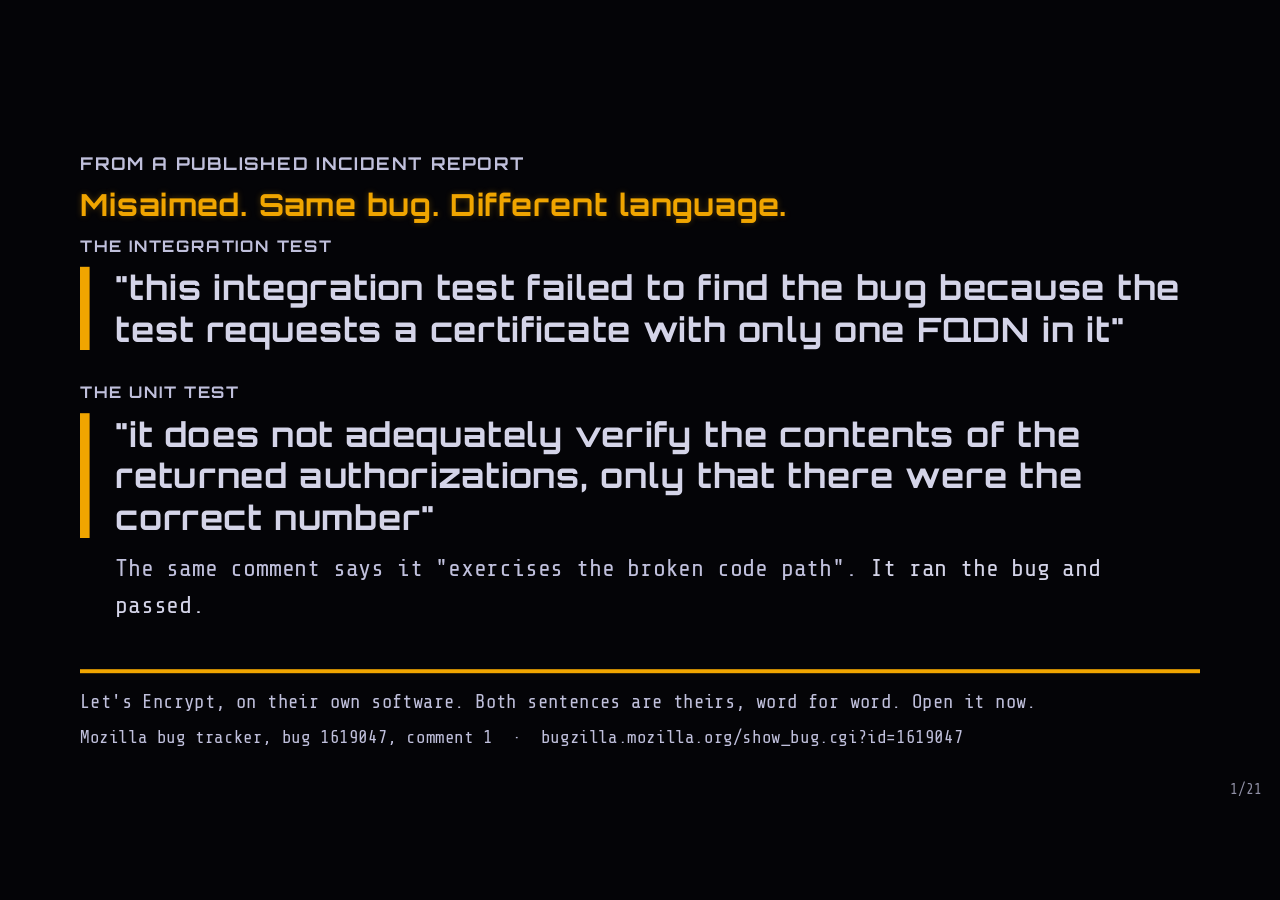
==== commit 8b8babfc: "talk-2: six changes from the first spoken rehearsal, and Q5 rewritten in plain speech Read aloud aga" ====
--- a/talk-2/compiles-differently-slides.html
+++ b/talk-2/compiles-differently-slides.html
@@ -205,6 +205,8 @@
 table.buy td:first-child{color:var(--a);width:430px}
 table.buy td:nth-child(2){width:440px}
 table.buy b{font-weight:400;color:var(--a)}
+table.casc b{font-weight:400;color:var(--a)}
+.live .hint b{font-weight:400;color:var(--a)}
 
 ol.prac{margin-top:14px;padding-left:0;counter-reset:p}
 ol.prac li{list-style:none;counter-increment:p;font-size:28px;line-height:1.55;
@@ -366,6 +368,16 @@
 section[data-i="21"] .inv{letter-spacing:0;line-height:1.42}
 /* -1px each, and .card-hd li lands exactly on the 20px floor. */
 section[data-i="21"] .twoup .cq .a, section[data-i="21"] .twoup td.cm{font-size:21px}
+/* COPY PASS 2026-09-09. Question five was rewritten in plain language and its
+   answer line now measures 56 characters against a 55.5-character measure, so it
+   sets to two lines where the other four rows set to one. Measured: 897.08 with
+   the row at two lines. This trims 2px top and 2px bottom from all six rows of
+   BOTH panels. Predicted 24.00px, MEASURED 20.00px, because one row's height is
+   set by the taller column and does not follow. The surface lands at 877.08 with
+   the copy intact and identical to the other surfaces. Same family of move as the slide 17
+   padding trim above: whitespace before type size, and no cell goes below the
+   20px floor because no type size changes here at all. */
+section[data-i="21"] .twoup .cq{padding-top:9px;padding-bottom:8px}
 section[data-i="21"] .twoup .card-hd li{font-size:20px}
 
 /* The eighth practice line costs 75.4px and the slide had 8.22px. Measured: this
@@ -472,7 +484,7 @@
 <!-- 1 -->
 <section class="slide" data-i="1">
   <div class="kicker" style="margin-bottom:16px">FROM A PUBLISHED INCIDENT REPORT</div>
-  <h2>Same bug. Different language.</h2>
+  <h2>Misaimed. Same bug. Different language.</h2>
   <div class="grow"></div>
   <div class="q-block">
     <div class="q-label">THE INTEGRATION TEST</div>
@@ -491,8 +503,9 @@
 
 <!-- 2 -->
 <section class="slide" data-i="2">
-  <h1>It compiles differently. Here is the spread.</h1>
-  <div class="meas">
+  <h1>AI compiles differently every time.</h1>
+  <div class="sub" style="color:var(--a);margin-top:10px">Even evaluating transcripts.</div>
+  <div class="meas" style="gap:20px;margin-top:8px">
     <div class="m-row">
       <div class="m-cap">BYTE-IDENTICAL TEXT, SCORED BLIND</div>
       <div class="m-num">Two different scores.</div>
@@ -633,9 +646,9 @@
   <div class="grow"></div>
   <div class="live">
     <div class="num">5</div>
-    <div class="ask sm">Name the way past it. Then count it.</div>
-    <div class="hint">Somebody who is allowed to be here needs to get past it today, on purpose. Write what they type, click, or say. Then write how many people did that last quarter. If there is no way past, write the last time somebody tried.</div>
-    <div class="chip">a way past and a number, or "there is none" and a date</div>
+    <div class="ask sm">How do people skip it, and how many did?</div>
+    <div class="hint">Almost every real control has an official way around it, like a ticket or a break-glass account. If a lot of people used it last quarter, it is not covering that work. If there is none, say when somebody last tried.</div>
+    <div class="chip">a way around and a number, or "there is none" and a date</div>
   </div>
 </section>
 
@@ -645,33 +658,33 @@
   <table class="casc">
     <tr>
       <td class="cn">1</td>
-      <td class="cc">Q1 names a document. A policy, a standard, a runbook, a wiki page, a training deck.</td>
+      <td class="cc"><b>Q1. Name the thing that runs it.</b> A document. A policy, a standard, a runbook, a wiki page, a training deck.</td>
       <td class="cv">DESCRIPTION</td>
       <td class="cm">It tells people what to do. Nothing happens if they do not. Documents are useful. They are not controls.</td>
     </tr>
     <tr>
       <td class="cn">2</td>
-      <td class="cc">Q2 names a person or a role. Anything that is not the word "nobody."</td>
+      <td class="cc"><b>Q2. Who has to remember?</b> A person or a role. Anything that is not the word "nobody."</td>
       <td class="cv">PRACTICE</td>
       <td class="cm">It fires when a person chooses. Exactly as reliable as that person on their worst day, in their worst week, under their worst deadline.</td>
     </tr>
     <tr>
       <td class="cn">3</td>
-      <td class="cc">Q3 has no month in it. "Never observed." "It is always green." "It catches things all the time."</td>
+      <td class="cc"><b>Q3. Name the last time it caught something.</b> No month in it. "Never observed." "It is always green." "It catches things all the time."</td>
       <td class="cv">UNEXERCISED</td>
       <td class="cm">It runs, and you cannot produce one occasion on which it told a bad case from a good one. Either nothing ever asked it a question it could get wrong, or something did and you cannot get at it. Those are the same thing from where you sit.</td>
     </tr>
     <tr>
       <td class="cn">4</td>
-      <td class="cc">Q4 says "nothing," or the signal named is somebody choosing to go and look. An audit. A review. Opening the config.</td>
+      <td class="cc"><b>Q4. I delete it tonight. What tells you?</b> "Nothing," or somebody choosing to go and look. An audit. A review.</td>
       <td class="cv">UNWITNESSED</td>
       <td class="cm">It runs, it has caught things, and you would not know the day it stopped. Everything you believe about it is a fact about its past.</td>
     </tr>
     <tr>
       <td class="cn">5</td>
-      <td class="cc">Q1 through Q4 all clean.</td>
+      <td class="cc"><b>Q1 to Q4 all clean.</b></td>
       <td class="cv">MECHANISM</td>
-      <td class="cm">It fires without you, and you would know if it stopped. <b>That is all this says. It is a verdict about architecture, not about correctness</b>, because nothing here asked whether it checks what you think it checks. Now go and count the way past it.</td>
+      <td class="cm">It fires without you, and you would know if it stopped. <b>That is all this says. It is a verdict about architecture, not about correctness</b>, because nothing here asked whether it checks what you think it checks.</td>
     </tr>
   </table>
 </section>
@@ -719,9 +732,9 @@
 <!-- 12 -->
 <section class="slide" data-i="12">
   <h2 style="margin-bottom:20px">No control type tests where the instrument points.</h2>
-  <div class="q-label">MY OWN NOTE, QUOTED AS WRITTEN</div>
+  <div class="q-label">MY SYSTEM'S NOTE ABOUT A REGEX ERROR THAT CUTS TO THE HEART OF IT:</div>
   <div class="lq">★ That's the real durable, and it's bigger than this bug: our entire control discipline — positive plus null — tests whether the instrument <i>works</i>. It cannot test whether the instrument is <i>pointed at the right thing</i>. We have no control type for that. A bounds control would be a third kind: assert the final block contains no foreign section header, or that block lengths plus preamble equal file length, or flag when the last block is wildly larger than the median.</div>
-  <div class="small" style="margin-bottom:12px">I killed the struck ones by measuring them.</div>
+  <div class="small" style="margin-bottom:12px">Quoted as written. It proposed three. I killed the struck ones by measuring them.</div>
   <div class="shp">
     <div class="shp-row">
       <div class="shp-n"><s>Byte conservation</s></div>
@@ -860,7 +873,7 @@
   <div class="cq"><div class="n">2</div><div><div class="t">Who has to remember?</div><div class="a">For it to happen on the next change. &nbsp;/&nbsp; a name, a role, or "nobody"</div></div></div>
   <div class="cq"><div class="n">3</div><div><div class="t">Name the last time it caught something.</div><div class="a">The month, and what it stopped in three words. <b>"It is always green" is not a month.</b> &nbsp;/&nbsp; a month and three words, or "never observed"</div></div></div>
   <div class="cq"><div class="n">4</div><div><div class="t">I delete it tonight. What tells you?</div><div class="a">Silently, and your config looks unchanged. The first thing that tells you, and how long. &nbsp;/&nbsp; one signal and one number, or "nothing"</div></div></div>
-  <div class="cq gate"><div class="n">5</div><div><div class="t">Only if the first four came back clean: name the way past it, then count it.</div><div class="a">Somebody who is allowed to be here, going past it on purpose. What they type, click, or say, and how many did that last quarter. &nbsp;/&nbsp; a way past and a number, or "there is none" and a date</div></div></div>
+  <div class="cq gate"><div class="n">5</div><div><div class="t">Only if the first four are clean: how do people skip it, and how many did?</div><div class="a">Almost every real control has one, like a ticket or a break-glass account. If a lot of people used it, it is not covering that work. &nbsp;/&nbsp; a way around and a number, or "there is none" and a date</div></div></div>
   <div class="grow"></div>
   <div class="cardfoot">Run it on your second control this week. That is the one where it hurts.</div>
 </section>
@@ -879,7 +892,7 @@
       <div class="cq"><div class="n">2</div><div><div class="t">Who has to remember?</div><div class="a">A name, a role, or "nobody."</div></div></div>
       <div class="cq"><div class="n">3</div><div><div class="t">Name the last time it caught something.</div><div class="a">A month and three words, or "never observed." <b>"It is always green" is not a month.</b></div></div></div>
       <div class="cq"><div class="n">4</div><div><div class="t">I delete it tonight. What tells you?</div><div class="a">One signal and one number, or "nothing."</div></div></div>
-      <div class="cq gate"><div class="n">5</div><div><div class="t">Only if the first four are clean: name the way past it, then count it.</div><div class="a">A way past and a number, or "there is none" and a date.</div></div></div>
+      <div class="cq gate"><div class="n">5</div><div><div class="t">Only if 1 to 4 are clean: how do people skip it, and how many did?</div><div class="a">A way around and a number, or "there is none" and a date.</div></div></div>
       <div class="cardfoot">Run it on your second control this week.</div>
     </div>
     <div>
@@ -889,7 +902,7 @@
         <tr><td class="cn">2</td><td class="cv">PRACTICE</td><td class="cm">Q2 is a person. It fires when somebody chooses. As reliable as that person on their worst day.</td></tr>
         <tr><td class="cn">3</td><td class="cv">UNEXERCISED</td><td class="cm">Q3 has no month. It runs, and you cannot produce one occasion on which it told a bad case from a good one.</td></tr>
         <tr><td class="cn">4</td><td class="cv">UNWITNESSED</td><td class="cm">Q4 is "nothing," or somebody choosing to go and look. You would not know the day it stopped.</td></tr>
-        <tr><td class="cn">5</td><td class="cv">MECHANISM</td><td class="cm">All four clean. It fires without you and you would know if it stopped. Now go and count the way past it.</td></tr>
+        <tr><td class="cn">5</td><td class="cv">MECHANISM</td><td class="cm">All four clean. It fires without you and you would know if it stopped.</td></tr>
       </table>
       <div class="inv" style="margin-top:16px;font-size:20px">
         MECHANISM does not mean the control is right. Nothing here asked whether it checks what you think it checks.
@@ -1024,9 +1037,9 @@
       '<div class="pq"><div class="pt">4. I delete it tonight. What tells you?</div>'+
         '<div class="ph">Silently. Your config looks unchanged. The first thing that tells you it is gone, and how long that takes.</div>'+
         '<div class="pa">one signal and one number, or "nothing"</div><div class="wl"></div></div>'+
-      '<div class="pq"><div class="pt">5. Only if 1 to 4 are clean: name the way past it, then count it.</div>'+
-        '<div class="ph">Somebody who is allowed to be here needs to get past it today, on purpose. What do they type, click, or say? Then: how many people did that last quarter. If there is no way past, write the last time somebody tried.</div>'+
-        '<div class="pa">a way past and a number, or "there is none" and a date</div><div class="wl"></div></div>'+
+      '<div class="pq"><div class="pt">5. Only if 1 to 4 are clean: how do people skip it, and how many did?</div>'+
+        '<div class="ph">Almost every real control has an official way around it, like a ticket or a break-glass account. If a lot of people used it last quarter, it is not covering that work. If there is none, say when somebody last tried.</div>'+
+        '<div class="pa">a way around and a number, or "there is none" and a date</div><div class="wl"></div></div>'+
       '<div class="pc-ft">Verdict on the back. Run it on your second control this week. That is the one where it hurts.</div>'+
     '</div>';
 
@@ -1038,7 +1051,7 @@
         '<tr><td class="k">2</td><td class="v">PRACTICE</td><td>Q2 names a person or a role. Anything that is not the word "nobody." It fires when a person chooses, and it is exactly as reliable as that person on their worst day, in their worst week, under their worst deadline. That may be fine. It is not what you called it.</td></tr>'+
         '<tr><td class="k">3</td><td class="v">UNEXERCISED</td><td>Q3 has no month in it. It runs, and you cannot produce one occasion on which it told a bad case from a good one. Either nothing ever asked it a question it could get wrong, or something did and you cannot get at it. From where you are sitting those are the same thing. You know it is green. You do not know it discriminates.</td></tr>'+
         '<tr><td class="k">4</td><td class="v">UNWITNESSED</td><td>Q4 says "nothing," or the signal named is somebody choosing to go and look. An audit. A review. A quarterly. It runs, it has caught things, and you would not know the day it stopped. Everything you believe about it is a fact about its past.</td></tr>'+
-        '<tr><td class="k">5</td><td class="v">MECHANISM</td><td>Q1 to Q4 all clean. It fires without you, and you would know if it stopped. That is the whole of what this says. Now go and count the way past it: how many people used it last quarter.</td></tr>'+
+        '<tr><td class="k">5</td><td class="v">MECHANISM</td><td>Q1 to Q4 all clean. It fires without you, and you would know if it stopped. That is the whole of what this says.</td></tr>'+
       '</table>'+
       '<div class="warn">MECHANISM does not mean the control is right. Nothing on this card asked whether it checks what you think it checks. A check can run on schedule, report green for months, and certify a property its own body never touches.</div>'+
       '<div class="pc-ft">A scanner that produces a report somebody has to read is a practice with a machine attached. The machine is not the control. The reading is the control, and the reading is a choice.</div>'+
